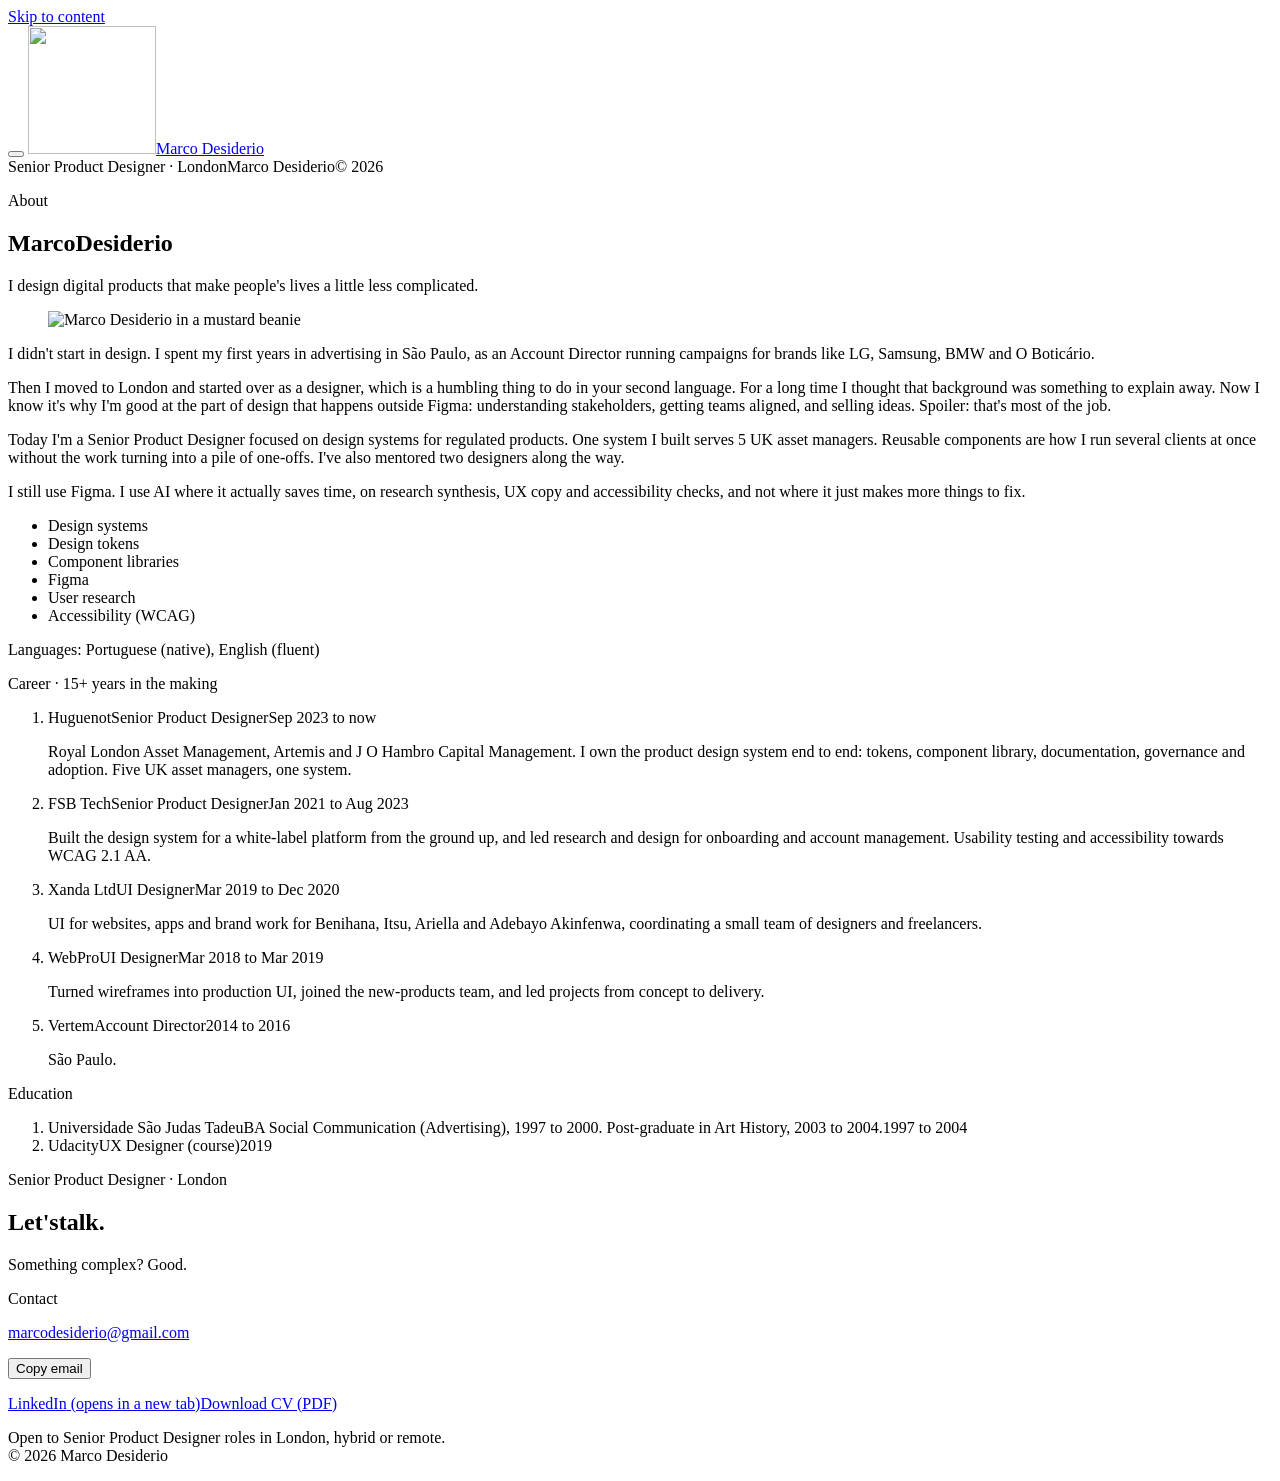
==== about/index.html @ 776e596c "White-face amber favicon, one highlight on 10+ clients" ====
<!doctype html>
<html lang="en-GB" class="no-js" data-theme="editorial"><head><meta charset="utf-8"><meta name="viewport" content="width=device-width,initial-scale=1">
<title>About · Marco Desiderio</title><meta name="description" content="About Marco Desiderio, Senior Product Designer in London: from Account Director in São Paulo to design systems for UK asset managers."><meta name="robots" content="noindex, nofollow">
<link rel="canonical" href="https://marcodesiderio79.github.io/portfolio/about/"><meta name="theme-color" content="#2E2B28">
<meta property="og:type" content="website"><meta property="og:site_name" content="Marco Desiderio"><meta property="og:title" content="About · Marco Desiderio"><meta property="og:description" content="About Marco Desiderio, Senior Product Designer in London: from Account Director in São Paulo to design systems for UK asset managers."><meta property="og:url" content="https://marcodesiderio79.github.io/portfolio/about/"><meta property="og:image" content="https://marcodesiderio79.github.io/portfolio/images/og_1200x630.png"><meta property="og:image:width" content="1200"><meta property="og:image:height" content="630"><meta property="og:image:alt" content="Marco Desiderio. Senior Product Designer, London."><meta name="twitter:card" content="summary_large_image">
<link rel="preload" href="/portfolio/fonts/InstrumentSerif-400.woff2" as="font" type="font/woff2" crossorigin><link rel="preload" href="/portfolio/fonts/Inter-Var.woff2" as="font" type="font/woff2" crossorigin>
<script>(function(h){h.classList.replace('no-js','js');try{var t=new URLSearchParams(location.search).get('theme');if(t==='signal'||t==='editorial')h.dataset.theme=t}catch(e){}if(!matchMedia('(prefers-reduced-motion: reduce)').matches){h.classList.add('anim');}setTimeout(function(){if(!window.__md)h.classList.remove('anim','loader-on')},3500)})(document.documentElement)</script>
<link rel="stylesheet" href="/portfolio/css/site.css?v14">
<link rel="icon" href="/portfolio/favicon.ico?v14" sizes="any"><link rel="icon" href="/portfolio/favicon-32.png?v14" type="image/png" sizes="32x32"><link rel="icon" href="/portfolio/favicon-16.png?v14" type="image/png" sizes="16x16"><link rel="icon" href="/portfolio/favicon-512.png?v14" type="image/png" sizes="512x512"><link rel="apple-touch-icon" sizes="180x180" href="/portfolio/apple-touch-icon-180.png?v14">
<script src="/portfolio/vendor/gsap.min.js?v14" defer></script><script src="/portfolio/vendor/ScrollTrigger.min.js?v14" defer></script><script src="/portfolio/vendor/lenis.min.js?v14" defer></script><script src="/portfolio/main.js?v14" defer></script></head>
<body class="page" data-tone="light">
<a class="skip" href="#main">Skip to content</a>
<header class="rail" aria-label="Site">
<span class="rail__bar" aria-hidden="true"></span>
<button class="burger" id="menuBtn" type="button" aria-expanded="false" aria-controls="menu" aria-label="Open menu"><i></i><i></i><i></i></button>
<a class="rail__home" href="/portfolio/" aria-label="Marco Desiderio, home"><img src="/portfolio/images/logo/marco-face-white-128.png" width="128" height="128" alt="" class="rail__logo"><span class="rail__mono">Marco Desiderio</span></a>
<div class="rail__mid" aria-hidden="true"><span class="vt">Senior Product Designer · London</span><span class="vt vt--name">Marco Desiderio</span><span class="vt">© 2026</span></div>
</header>
<dialog class="menu" id="menu" aria-label="Site navigation">
<div class="menu__panel">
<button class="menu__close" id="menuClose" type="button"><span class="ln"><span>Close</span></span></button>
<nav class="menu__nav" aria-label="Primary"><a href="/portfolio/"><span class="menu__n"><span class="ln"><span>01.</span></span></span><span class="menu__t"><span class="ln"><span>Home</span></span></span></a><a href="/portfolio/#work"><span class="menu__n"><span class="ln"><span>02.</span></span></span><span class="menu__t"><span class="ln"><span>Work</span></span></span></a><a href="/portfolio/about/" aria-current="page"><span class="menu__n"><span class="ln"><span>03.</span></span></span><span class="menu__t"><span class="ln"><span>About</span></span></span></a><a href="#contact"><span class="menu__n"><span class="ln"><span>04.</span></span></span><span class="menu__t"><span class="ln"><span>Contact</span></span></span></a></nav>
<div class="menu__foot"><span class="menu__cases"><a class="ul" href="/portfolio/work/royal-london/">Royal London</a><a class="ul" href="/portfolio/work/johcm/">J O Hambro</a><a class="ul" href="/portfolio/work/artemis/">Artemis</a><a class="ul" href="/portfolio/work/fsb-tech/">FSB Tech</a></span><span class="menu__social"><a class="ul" href="https://www.linkedin.com/in/marco-antonio-desiderio/" target="_blank" rel="noopener">LinkedIn</a><a class="ul" href="/portfolio/cv/Marco_Desiderio_CV.pdf" download>CV (PDF)</a><a class="ul" href="mailto:marcodesiderio@gmail.com">Email</a></span></div>
</div></dialog>
<main id="main" tabindex="-1"><section class="panel--paper about" data-tone="light" aria-labelledby="ab-h">
<div class="about__hero"><p class="chapter">About</p><h1 class="display-xl" id="ab-h" data-split><span class="ln"><span>Marco</span></span><span class="ln"><span>Desiderio</span></span></h1>
<p class="lead about__line" data-rise>I design digital products that make people's lives a little less complicated.</p></div>
<figure class="about__portrait wipe"><picture><source srcset="/portfolio/images/portrait_beanie_cutout_wide_1120x1400.avif" type="image/avif"><img src="/portfolio/images/portrait_beanie_cutout_wide_1120x1400.webp" width="1120" height="1400" alt="Marco Desiderio in a mustard beanie"  decoding="async"></picture></figure>
<div class="about__text prose" data-rise>
<p>I didn't start in design. I spent my first years in advertising in São Paulo, as an Account Director running campaigns for brands like LG, Samsung, BMW and O Boticário.</p>
<p>Then I moved to London and started over as a designer, which is a humbling thing to do in your second language. For a long time I thought that background was something to explain away. Now I know it's why I'm good at the part of design that happens outside Figma: understanding stakeholders, getting teams aligned, and selling ideas. Spoiler: that's most of the job.</p>
<p>Today I'm a Senior Product Designer focused on design systems for regulated products. One system I built serves 5 UK asset managers. Reusable components are how I run several clients at once without the work turning into a pile of one-offs. I've also mentored two designers along the way.</p>
<p>I still use Figma. I use AI where it actually saves time, on research synthesis, UX copy and accessibility checks, and not where it just makes more things to fix.</p>
<ul class="chips" role="list" aria-label="Skills"><li>Design systems</li><li>Design tokens</li><li>Component libraries</li><li>Figma</li><li>User research</li><li>Accessibility (WCAG)</li></ul>
<p class="micro">Languages: Portuguese (native), English (fluent)</p></div>
<div class="about__career"><p class="micro">Career · 15+ years in the making</p><ol class="rows" role="list"><li data-rise><span class="rows__co">Huguenot</span><span class="rows__role">Senior Product Designer</span><span class="rows__yrs micro">Sep 2023 to now</span><p class="rows__det">Royal London Asset Management, Artemis and J O Hambro Capital Management. I own the product design system end to end: tokens, component library, documentation, governance and adoption. Five UK asset managers, one system.</p></li><li data-rise><span class="rows__co">FSB Tech</span><span class="rows__role">Senior Product Designer</span><span class="rows__yrs micro">Jan 2021 to Aug 2023</span><p class="rows__det">Built the design system for a white-label platform from the ground up, and led research and design for onboarding and account management. Usability testing and accessibility towards WCAG 2.1 AA.</p></li><li data-rise><span class="rows__co">Xanda Ltd</span><span class="rows__role">UI Designer</span><span class="rows__yrs micro">Mar 2019 to Dec 2020</span><p class="rows__det">UI for websites, apps and brand work for Benihana, Itsu, Ariella and Adebayo Akinfenwa, coordinating a small team of designers and freelancers.</p></li><li data-rise><span class="rows__co">WebPro</span><span class="rows__role">UI Designer</span><span class="rows__yrs micro">Mar 2018 to Mar 2019</span><p class="rows__det">Turned wireframes into production UI, joined the new-products team, and led projects from concept to delivery.</p></li><li data-rise><span class="rows__co">Vertem</span><span class="rows__role">Account Director</span><span class="rows__yrs micro">2014 to 2016</span><p class="rows__det">São Paulo.</p></li></ol><p class="micro about__edu">Education</p><ol class="rows" role="list"><li data-rise><span class="rows__co">Universidade São Judas Tadeu</span><span class="rows__role">BA Social Communication (Advertising), 1997 to 2000. Post-graduate in Art History, 2003 to 2004.</span><span class="rows__yrs micro">1997 to 2004</span></li><li data-rise><span class="rows__co">Udacity</span><span class="rows__role">UX Designer (course)</span><span class="rows__yrs micro">2019</span></li></ol></div>
</section><section class="panel panel--deep foot" id="contact" data-tone="light" aria-labelledby="foot-h">
<p class="micro foot__top">Senior Product Designer · London</p>
<h2 class="display-xxl foot__h" id="foot-h" data-split><span class="ln"><span>Let's</span></span><span class="ln"><span>talk.</span></span></h2>
<p class="foot__line lead" data-rise><span class="ln"><span>Something complex? Good.</span></span></p>
<div class="foot__contact" data-rise><p class="micro"><span class="ln"><span>Contact</span></span></p><p class="foot__email"><span class="ln"><span><a class="ul ul--on" href="mailto:marcodesiderio@gmail.com">marcodesiderio@gmail.com</a></span></span></p>
<p class="foot__actions"><button class="btn" id="copy" type="button" data-email="marcodesiderio@gmail.com">Copy email</button><span id="copyLbl" class="micro" aria-live="polite"></span></p></div>
<nav class="foot__social" aria-label="Elsewhere"><a class="ul" href="https://www.linkedin.com/in/marco-antonio-desiderio/" target="_blank" rel="noopener">LinkedIn<span class="vh"> (opens in a new tab)</span></a><a class="ul" href="/portfolio/cv/Marco_Desiderio_CV.pdf" download>Download CV (PDF)</a></nav>
<p class="micro foot__meta">Open to Senior Product Designer roles in London, hybrid or remote.<br>© 2026 Marco Desiderio</p>
</section></main></body></html>
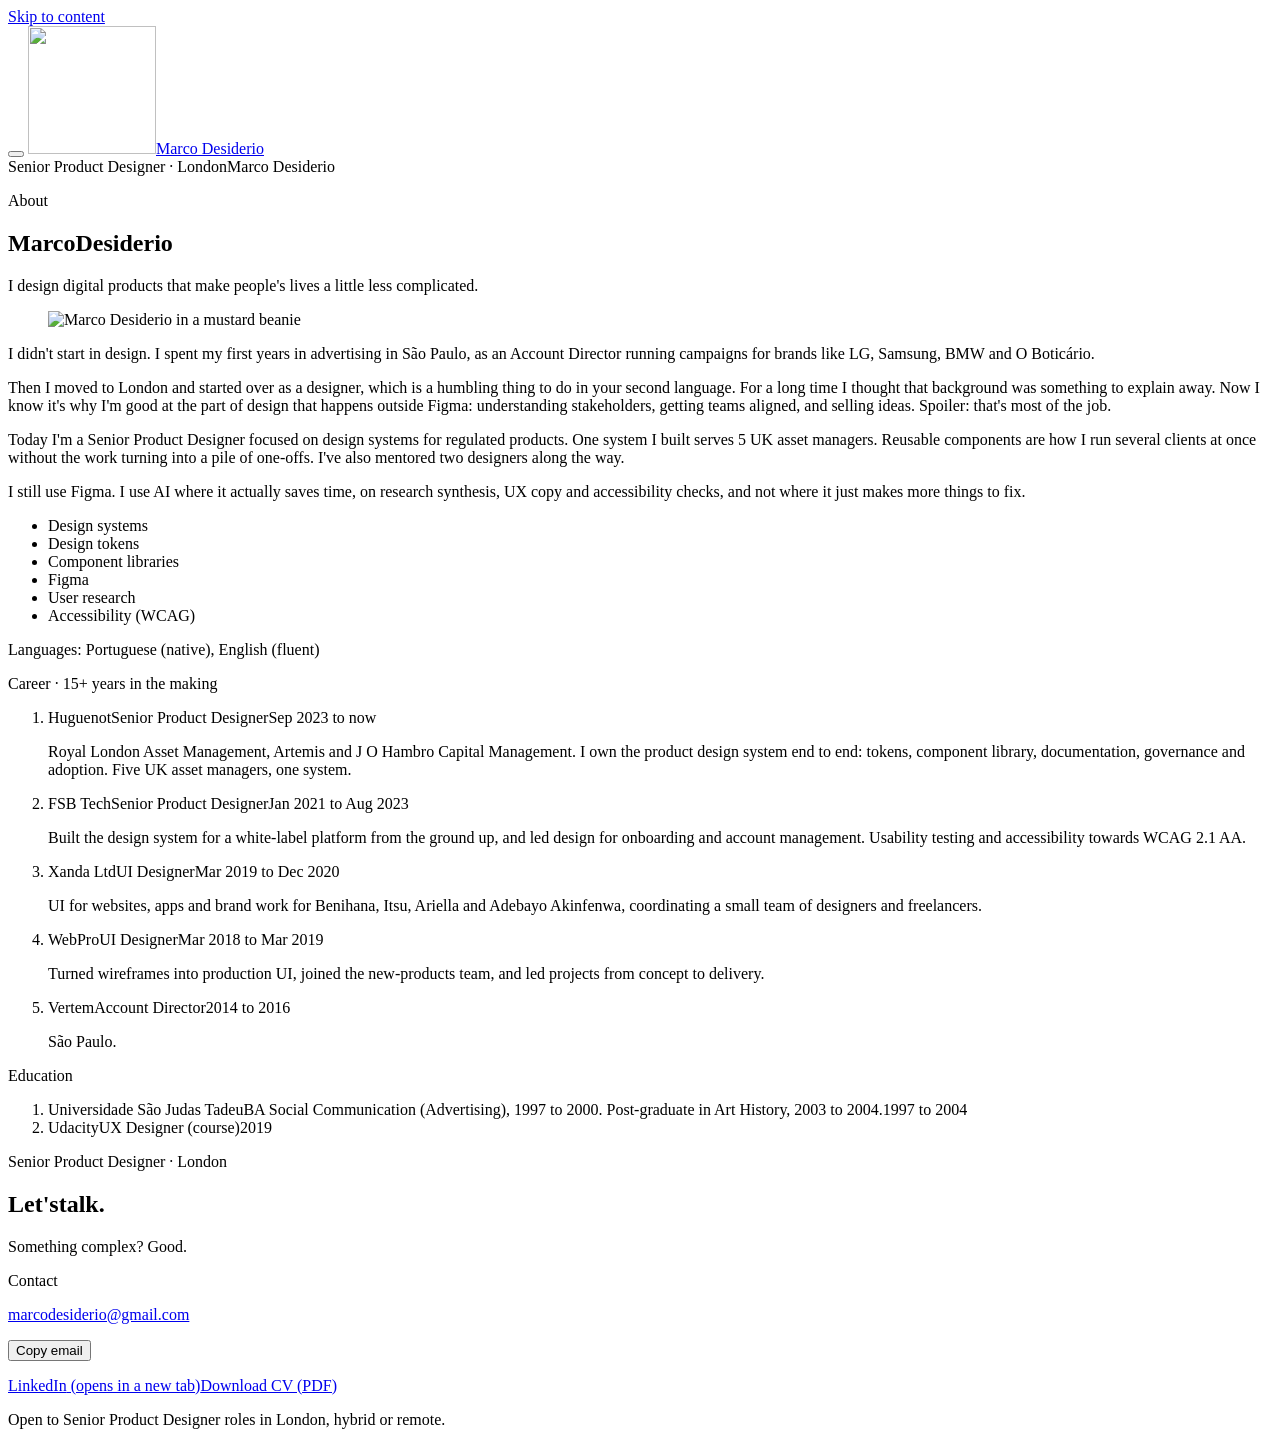
==== commit 04a7b85f: "QA round 3: titles, highlights, projects, experience, case fixes, FSB images" ====
--- a/about/index.html
+++ b/about/index.html
@@ -5,16 +5,16 @@
 <meta property="og:type" content="website"><meta property="og:site_name" content="Marco Desiderio"><meta property="og:title" content="About · Marco Desiderio"><meta property="og:description" content="About Marco Desiderio, Senior Product Designer in London: from Account Director in São Paulo to design systems for UK asset managers."><meta property="og:url" content="https://marcodesiderio79.github.io/portfolio/about/"><meta property="og:image" content="https://marcodesiderio79.github.io/portfolio/images/og_1200x630.png"><meta property="og:image:width" content="1200"><meta property="og:image:height" content="630"><meta property="og:image:alt" content="Marco Desiderio. Senior Product Designer, London."><meta name="twitter:card" content="summary_large_image">
 <link rel="preload" href="/portfolio/fonts/InstrumentSerif-400.woff2" as="font" type="font/woff2" crossorigin><link rel="preload" href="/portfolio/fonts/Inter-Var.woff2" as="font" type="font/woff2" crossorigin>
 <script>(function(h){h.classList.replace('no-js','js');try{var t=new URLSearchParams(location.search).get('theme');if(t==='signal'||t==='editorial')h.dataset.theme=t}catch(e){}if(!matchMedia('(prefers-reduced-motion: reduce)').matches){h.classList.add('anim');}setTimeout(function(){if(!window.__md)h.classList.remove('anim','loader-on')},3500)})(document.documentElement)</script>
-<link rel="stylesheet" href="/portfolio/css/site.css?v14">
-<link rel="icon" href="/portfolio/favicon.ico?v14" sizes="any"><link rel="icon" href="/portfolio/favicon-32.png?v14" type="image/png" sizes="32x32"><link rel="icon" href="/portfolio/favicon-16.png?v14" type="image/png" sizes="16x16"><link rel="icon" href="/portfolio/favicon-512.png?v14" type="image/png" sizes="512x512"><link rel="apple-touch-icon" sizes="180x180" href="/portfolio/apple-touch-icon-180.png?v14">
-<script src="/portfolio/vendor/gsap.min.js?v14" defer></script><script src="/portfolio/vendor/ScrollTrigger.min.js?v14" defer></script><script src="/portfolio/vendor/lenis.min.js?v14" defer></script><script src="/portfolio/main.js?v14" defer></script></head>
+<link rel="stylesheet" href="/portfolio/css/site.css?v17">
+<link rel="icon" href="/portfolio/favicon.ico?v17" sizes="any"><link rel="icon" href="/portfolio/favicon-32.png?v17" type="image/png" sizes="32x32"><link rel="icon" href="/portfolio/favicon-16.png?v17" type="image/png" sizes="16x16"><link rel="icon" href="/portfolio/favicon-512.png?v17" type="image/png" sizes="512x512"><link rel="apple-touch-icon" sizes="180x180" href="/portfolio/apple-touch-icon-180.png?v17">
+<script src="/portfolio/vendor/gsap.min.js?v17" defer></script><script src="/portfolio/vendor/ScrollTrigger.min.js?v17" defer></script><script src="/portfolio/vendor/lenis.min.js?v17" defer></script><script src="/portfolio/main.js?v17" defer></script></head>
 <body class="page" data-tone="light">
 <a class="skip" href="#main">Skip to content</a>
 <header class="rail" aria-label="Site">
 <span class="rail__bar" aria-hidden="true"></span>
 <button class="burger" id="menuBtn" type="button" aria-expanded="false" aria-controls="menu" aria-label="Open menu"><i></i><i></i><i></i></button>
 <a class="rail__home" href="/portfolio/" aria-label="Marco Desiderio, home"><img src="/portfolio/images/logo/marco-face-white-128.png" width="128" height="128" alt="" class="rail__logo"><span class="rail__mono">Marco Desiderio</span></a>
-<div class="rail__mid" aria-hidden="true"><span class="vt">Senior Product Designer · London</span><span class="vt vt--name">Marco Desiderio</span><span class="vt">© 2026</span></div>
+<div class="rail__mid" aria-hidden="true"><span class="vt">Senior Product Designer · London</span><span class="vt vt--name">Marco Desiderio</span></div>
 </header>
 <dialog class="menu" id="menu" aria-label="Site navigation">
 <div class="menu__panel">
@@ -33,7 +33,7 @@
 <p>I still use Figma. I use AI where it actually saves time, on research synthesis, UX copy and accessibility checks, and not where it just makes more things to fix.</p>
 <ul class="chips" role="list" aria-label="Skills"><li>Design systems</li><li>Design tokens</li><li>Component libraries</li><li>Figma</li><li>User research</li><li>Accessibility (WCAG)</li></ul>
 <p class="micro">Languages: Portuguese (native), English (fluent)</p></div>
-<div class="about__career"><p class="micro">Career · 15+ years in the making</p><ol class="rows" role="list"><li data-rise><span class="rows__co">Huguenot</span><span class="rows__role">Senior Product Designer</span><span class="rows__yrs micro">Sep 2023 to now</span><p class="rows__det">Royal London Asset Management, Artemis and J O Hambro Capital Management. I own the product design system end to end: tokens, component library, documentation, governance and adoption. Five UK asset managers, one system.</p></li><li data-rise><span class="rows__co">FSB Tech</span><span class="rows__role">Senior Product Designer</span><span class="rows__yrs micro">Jan 2021 to Aug 2023</span><p class="rows__det">Built the design system for a white-label platform from the ground up, and led research and design for onboarding and account management. Usability testing and accessibility towards WCAG 2.1 AA.</p></li><li data-rise><span class="rows__co">Xanda Ltd</span><span class="rows__role">UI Designer</span><span class="rows__yrs micro">Mar 2019 to Dec 2020</span><p class="rows__det">UI for websites, apps and brand work for Benihana, Itsu, Ariella and Adebayo Akinfenwa, coordinating a small team of designers and freelancers.</p></li><li data-rise><span class="rows__co">WebPro</span><span class="rows__role">UI Designer</span><span class="rows__yrs micro">Mar 2018 to Mar 2019</span><p class="rows__det">Turned wireframes into production UI, joined the new-products team, and led projects from concept to delivery.</p></li><li data-rise><span class="rows__co">Vertem</span><span class="rows__role">Account Director</span><span class="rows__yrs micro">2014 to 2016</span><p class="rows__det">São Paulo.</p></li></ol><p class="micro about__edu">Education</p><ol class="rows" role="list"><li data-rise><span class="rows__co">Universidade São Judas Tadeu</span><span class="rows__role">BA Social Communication (Advertising), 1997 to 2000. Post-graduate in Art History, 2003 to 2004.</span><span class="rows__yrs micro">1997 to 2004</span></li><li data-rise><span class="rows__co">Udacity</span><span class="rows__role">UX Designer (course)</span><span class="rows__yrs micro">2019</span></li></ol></div>
+<div class="about__career"><p class="micro">Career · 15+ years in the making</p><ol class="rows" role="list"><li data-rise><span class="rows__co">Huguenot</span><span class="rows__role">Senior Product Designer</span><span class="rows__yrs micro">Sep 2023 to now</span><p class="rows__det">Royal London Asset Management, Artemis and J O Hambro Capital Management. I own the product design system end to end: tokens, component library, documentation, governance and adoption. Five UK asset managers, one system.</p></li><li data-rise><span class="rows__co">FSB Tech</span><span class="rows__role">Senior Product Designer</span><span class="rows__yrs micro">Jan 2021 to Aug 2023</span><p class="rows__det">Built the design system for a white-label platform from the ground up, and led design for onboarding and account management. Usability testing and accessibility towards WCAG 2.1 AA.</p></li><li data-rise><span class="rows__co">Xanda Ltd</span><span class="rows__role">UI Designer</span><span class="rows__yrs micro">Mar 2019 to Dec 2020</span><p class="rows__det">UI for websites, apps and brand work for Benihana, Itsu, Ariella and Adebayo Akinfenwa, coordinating a small team of designers and freelancers.</p></li><li data-rise><span class="rows__co">WebPro</span><span class="rows__role">UI Designer</span><span class="rows__yrs micro">Mar 2018 to Mar 2019</span><p class="rows__det">Turned wireframes into production UI, joined the new-products team, and led projects from concept to delivery.</p></li><li data-rise><span class="rows__co">Vertem</span><span class="rows__role">Account Director</span><span class="rows__yrs micro">2014 to 2016</span><p class="rows__det">São Paulo.</p></li></ol><p class="micro about__edu">Education</p><ol class="rows" role="list"><li data-rise><span class="rows__co">Universidade São Judas Tadeu</span><span class="rows__role">BA Social Communication (Advertising), 1997 to 2000. Post-graduate in Art History, 2003 to 2004.</span><span class="rows__yrs micro">1997 to 2004</span></li><li data-rise><span class="rows__co">Udacity</span><span class="rows__role">UX Designer (course)</span><span class="rows__yrs micro">2019</span></li></ol></div>
 </section><section class="panel panel--deep foot" id="contact" data-tone="light" aria-labelledby="foot-h">
 <p class="micro foot__top">Senior Product Designer · London</p>
 <h2 class="display-xxl foot__h" id="foot-h" data-split><span class="ln"><span>Let's</span></span><span class="ln"><span>talk.</span></span></h2>
@@ -41,5 +41,5 @@
 <div class="foot__contact" data-rise><p class="micro"><span class="ln"><span>Contact</span></span></p><p class="foot__email"><span class="ln"><span><a class="ul ul--on" href="mailto:marcodesiderio@gmail.com">marcodesiderio@gmail.com</a></span></span></p>
 <p class="foot__actions"><button class="btn" id="copy" type="button" data-email="marcodesiderio@gmail.com">Copy email</button><span id="copyLbl" class="micro" aria-live="polite"></span></p></div>
 <nav class="foot__social" aria-label="Elsewhere"><a class="ul" href="https://www.linkedin.com/in/marco-antonio-desiderio/" target="_blank" rel="noopener">LinkedIn<span class="vh"> (opens in a new tab)</span></a><a class="ul" href="/portfolio/cv/Marco_Desiderio_CV.pdf" download>Download CV (PDF)</a></nav>
-<p class="micro foot__meta">Open to Senior Product Designer roles in London, hybrid or remote.<br>© 2026 Marco Desiderio</p>
+<p class="micro foot__meta">Open to Senior Product Designer roles in London, hybrid or remote.</p>
 </section></main></body></html>
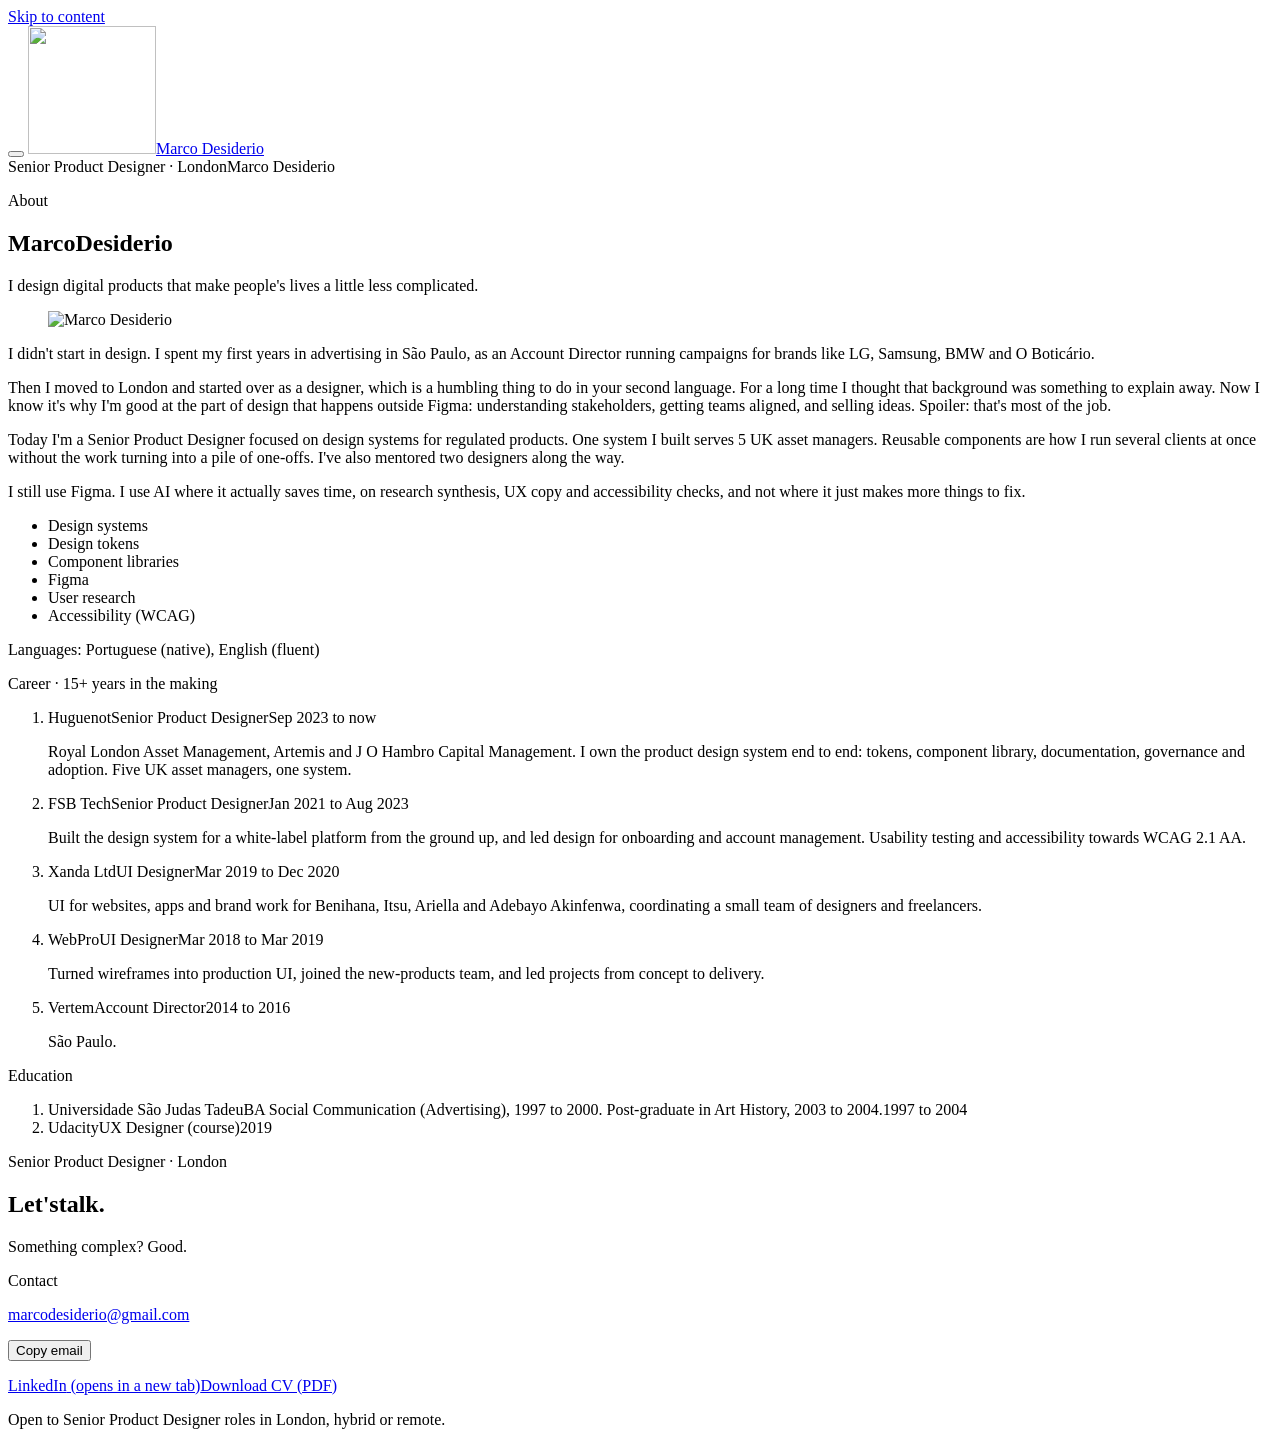
==== commit 67e55879: "Replace portrait with placeholder" ====
--- a/about/index.html
+++ b/about/index.html
@@ -5,9 +5,9 @@
 <meta property="og:type" content="website"><meta property="og:site_name" content="Marco Desiderio"><meta property="og:title" content="About · Marco Desiderio"><meta property="og:description" content="About Marco Desiderio, Senior Product Designer in London: from Account Director in São Paulo to design systems for UK asset managers."><meta property="og:url" content="https://marcodesiderio79.github.io/portfolio/about/"><meta property="og:image" content="https://marcodesiderio79.github.io/portfolio/images/og_1200x630.png"><meta property="og:image:width" content="1200"><meta property="og:image:height" content="630"><meta property="og:image:alt" content="Marco Desiderio. Senior Product Designer, London."><meta name="twitter:card" content="summary_large_image">
 <link rel="preload" href="/portfolio/fonts/InstrumentSerif-400.woff2" as="font" type="font/woff2" crossorigin><link rel="preload" href="/portfolio/fonts/Inter-Var.woff2" as="font" type="font/woff2" crossorigin>
 <script>(function(h){h.classList.replace('no-js','js');try{var t=new URLSearchParams(location.search).get('theme');if(t==='signal'||t==='editorial')h.dataset.theme=t}catch(e){}if(!matchMedia('(prefers-reduced-motion: reduce)').matches){h.classList.add('anim');}setTimeout(function(){if(!window.__md)h.classList.remove('anim','loader-on')},3500)})(document.documentElement)</script>
-<link rel="stylesheet" href="/portfolio/css/site.css?v17">
-<link rel="icon" href="/portfolio/favicon.ico?v17" sizes="any"><link rel="icon" href="/portfolio/favicon-32.png?v17" type="image/png" sizes="32x32"><link rel="icon" href="/portfolio/favicon-16.png?v17" type="image/png" sizes="16x16"><link rel="icon" href="/portfolio/favicon-512.png?v17" type="image/png" sizes="512x512"><link rel="apple-touch-icon" sizes="180x180" href="/portfolio/apple-touch-icon-180.png?v17">
-<script src="/portfolio/vendor/gsap.min.js?v17" defer></script><script src="/portfolio/vendor/ScrollTrigger.min.js?v17" defer></script><script src="/portfolio/vendor/lenis.min.js?v17" defer></script><script src="/portfolio/main.js?v17" defer></script></head>
+<link rel="stylesheet" href="/portfolio/css/site.css?v18">
+<link rel="icon" href="/portfolio/favicon.ico?v18" sizes="any"><link rel="icon" href="/portfolio/favicon-32.png?v18" type="image/png" sizes="32x32"><link rel="icon" href="/portfolio/favicon-16.png?v18" type="image/png" sizes="16x16"><link rel="icon" href="/portfolio/favicon-512.png?v18" type="image/png" sizes="512x512"><link rel="apple-touch-icon" sizes="180x180" href="/portfolio/apple-touch-icon-180.png?v18">
+<script src="/portfolio/vendor/gsap.min.js?v18" defer></script><script src="/portfolio/vendor/ScrollTrigger.min.js?v18" defer></script><script src="/portfolio/vendor/lenis.min.js?v18" defer></script><script src="/portfolio/main.js?v18" defer></script></head>
 <body class="page" data-tone="light">
 <a class="skip" href="#main">Skip to content</a>
 <header class="rail" aria-label="Site">
@@ -25,7 +25,7 @@
 <main id="main" tabindex="-1"><section class="panel--paper about" data-tone="light" aria-labelledby="ab-h">
 <div class="about__hero"><p class="chapter">About</p><h1 class="display-xl" id="ab-h" data-split><span class="ln"><span>Marco</span></span><span class="ln"><span>Desiderio</span></span></h1>
 <p class="lead about__line" data-rise>I design digital products that make people's lives a little less complicated.</p></div>
-<figure class="about__portrait wipe"><picture><source srcset="/portfolio/images/portrait_beanie_cutout_wide_1120x1400.avif" type="image/avif"><img src="/portfolio/images/portrait_beanie_cutout_wide_1120x1400.webp" width="1120" height="1400" alt="Marco Desiderio in a mustard beanie"  decoding="async"></picture></figure>
+<figure class="about__portrait wipe"><picture><img src="/portfolio/images/portrait_placeholder_492x615.webp" width="492" height="615" alt="Marco Desiderio"  decoding="async"></picture></figure>
 <div class="about__text prose" data-rise>
 <p>I didn't start in design. I spent my first years in advertising in São Paulo, as an Account Director running campaigns for brands like LG, Samsung, BMW and O Boticário.</p>
 <p>Then I moved to London and started over as a designer, which is a humbling thing to do in your second language. For a long time I thought that background was something to explain away. Now I know it's why I'm good at the part of design that happens outside Figma: understanding stakeholders, getting teams aligned, and selling ideas. Spoiler: that's most of the job.</p>
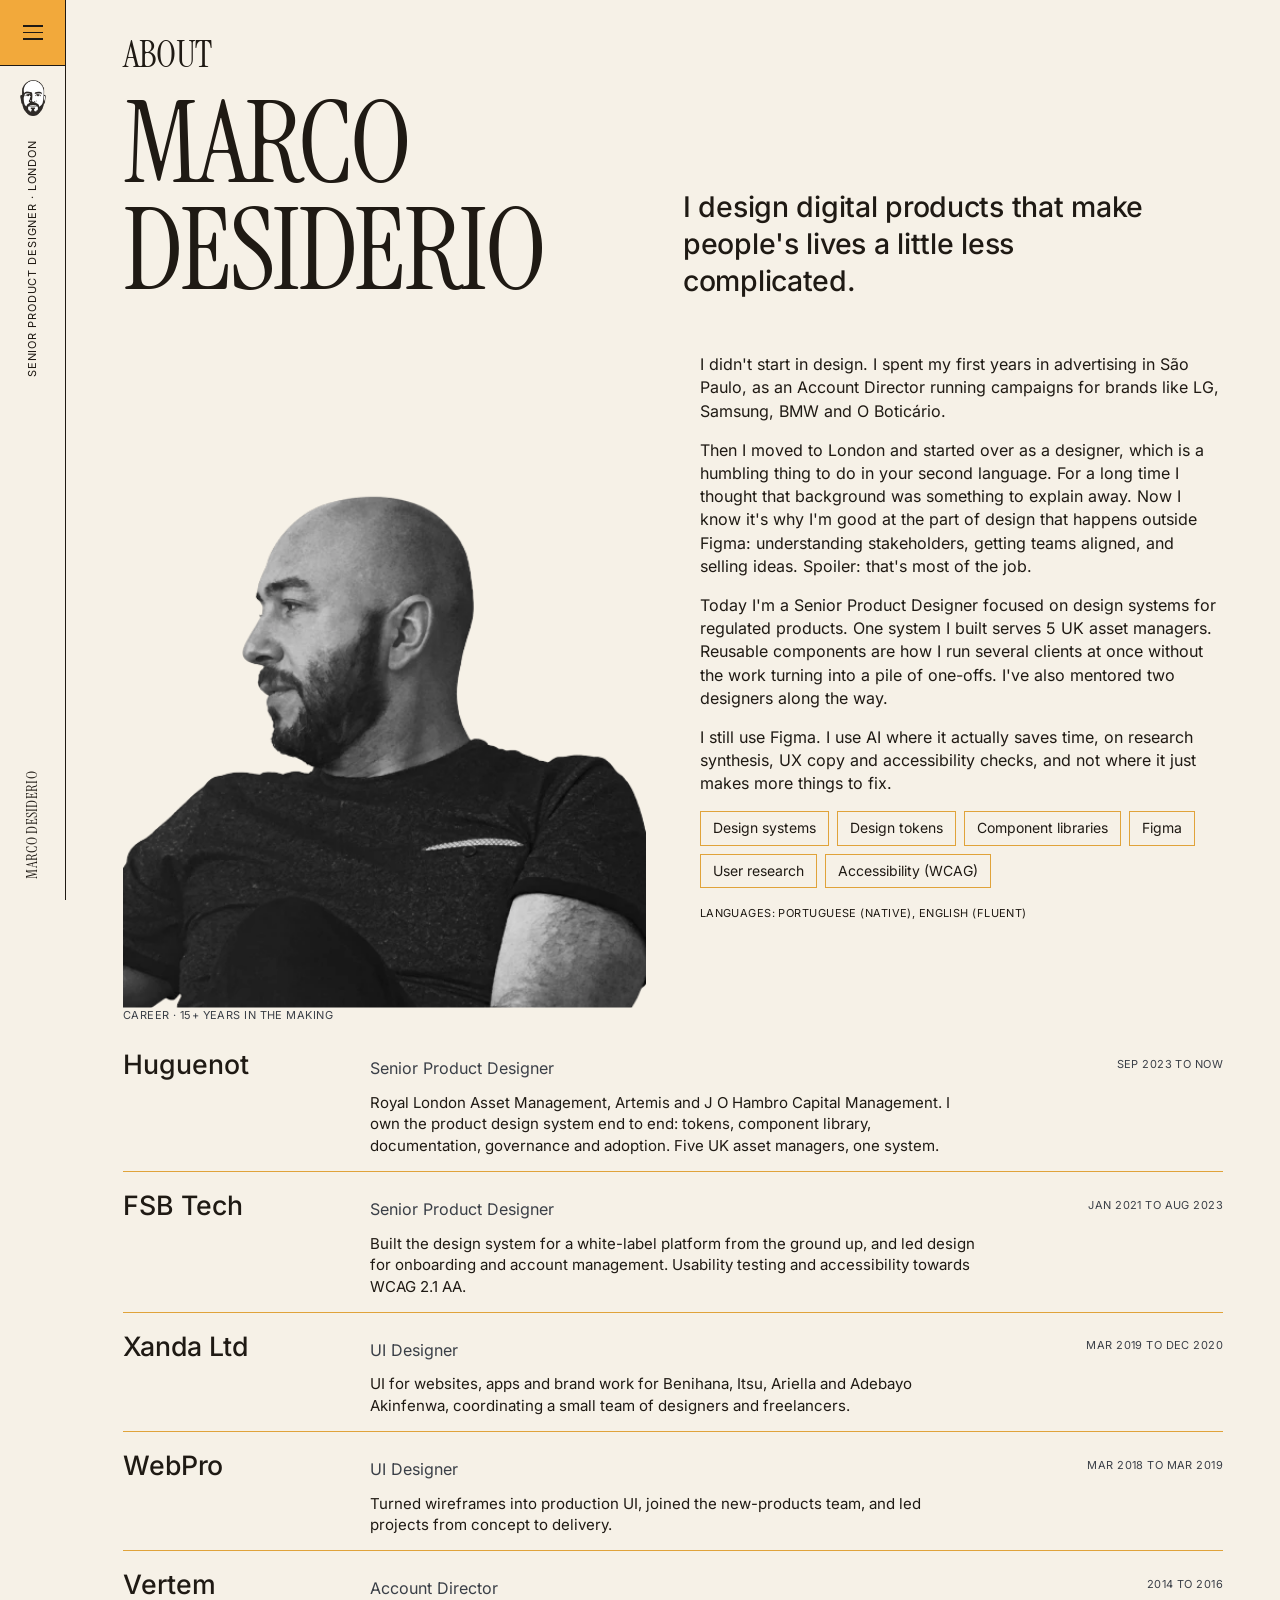
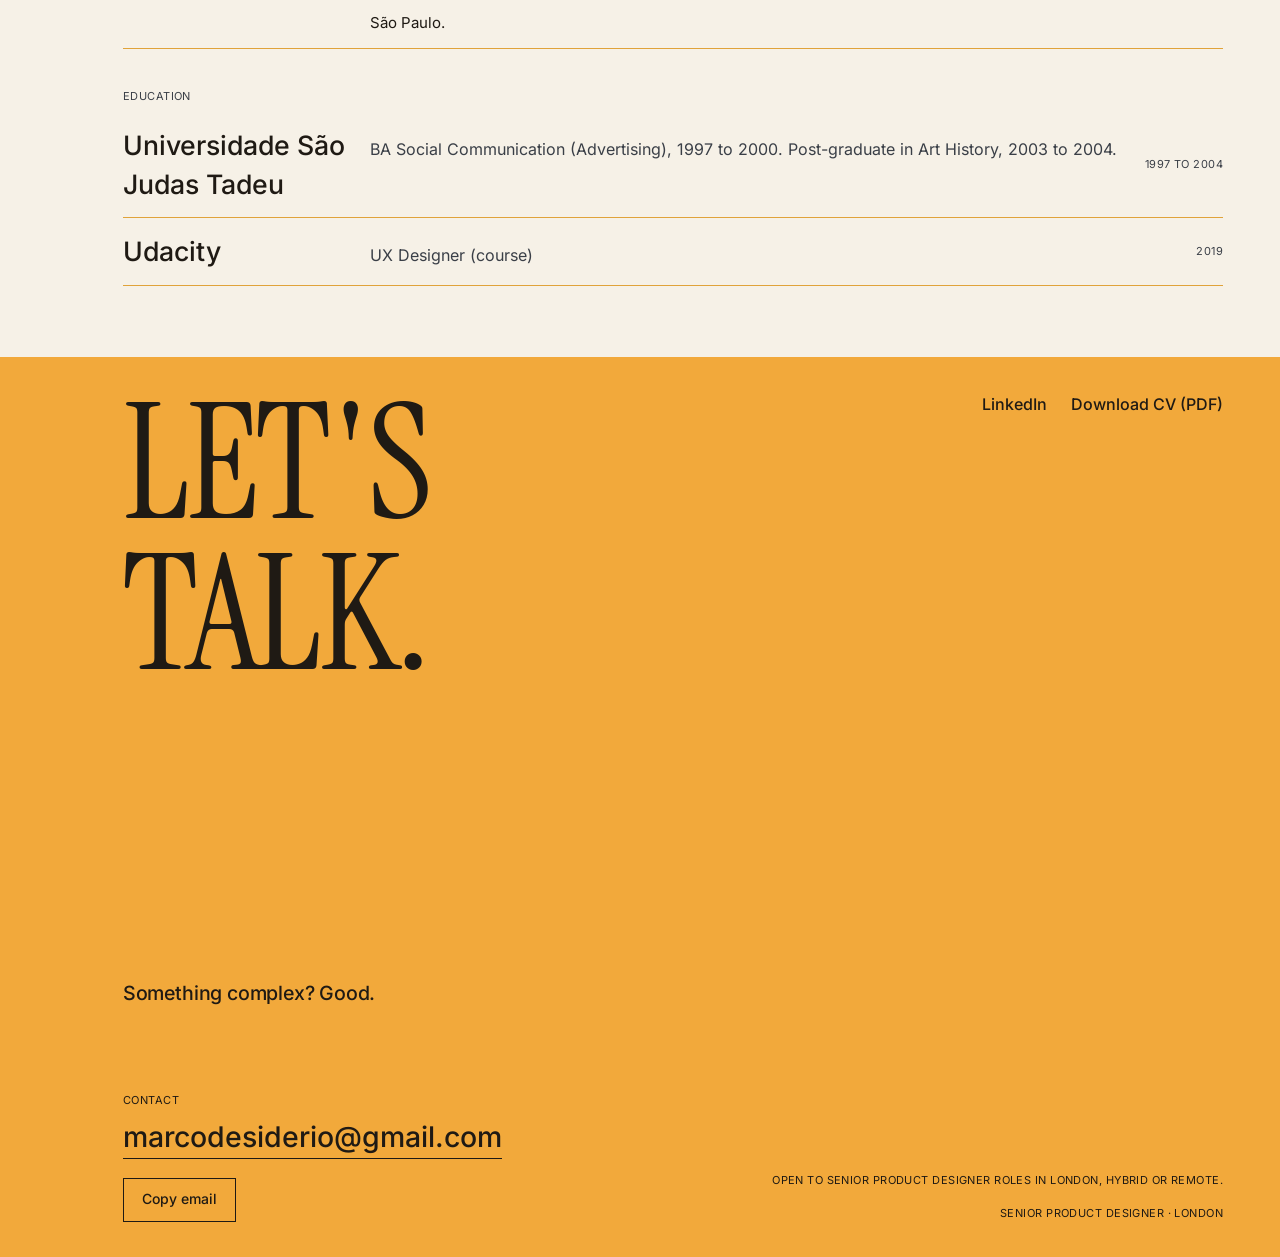
==== commit cce13743: "Launch on marcodesiderio.com" ====
--- a/about/index.html
+++ b/about/index.html
@@ -1,31 +1,31 @@
 <!doctype html>
 <html lang="en-GB" class="no-js" data-theme="editorial"><head><meta charset="utf-8"><meta name="viewport" content="width=device-width,initial-scale=1">
-<title>About · Marco Desiderio</title><meta name="description" content="About Marco Desiderio, Senior Product Designer in London: from Account Director in São Paulo to design systems for UK asset managers."><meta name="robots" content="noindex, nofollow">
-<link rel="canonical" href="https://marcodesiderio79.github.io/portfolio/about/"><meta name="theme-color" content="#2E2B28">
-<meta property="og:type" content="website"><meta property="og:site_name" content="Marco Desiderio"><meta property="og:title" content="About · Marco Desiderio"><meta property="og:description" content="About Marco Desiderio, Senior Product Designer in London: from Account Director in São Paulo to design systems for UK asset managers."><meta property="og:url" content="https://marcodesiderio79.github.io/portfolio/about/"><meta property="og:image" content="https://marcodesiderio79.github.io/portfolio/images/og_1200x630.png"><meta property="og:image:width" content="1200"><meta property="og:image:height" content="630"><meta property="og:image:alt" content="Marco Desiderio. Senior Product Designer, London."><meta name="twitter:card" content="summary_large_image">
-<link rel="preload" href="/portfolio/fonts/InstrumentSerif-400.woff2" as="font" type="font/woff2" crossorigin><link rel="preload" href="/portfolio/fonts/Inter-Var.woff2" as="font" type="font/woff2" crossorigin>
+<title>About · Marco Desiderio</title><meta name="description" content="About Marco Desiderio, Senior Product Designer in London: from Account Director in São Paulo to design systems for UK asset managers.">
+<link rel="canonical" href="https://marcodesiderio.com/about/"><meta name="theme-color" content="#2E2B28">
+<meta property="og:type" content="website"><meta property="og:site_name" content="Marco Desiderio"><meta property="og:title" content="About · Marco Desiderio"><meta property="og:description" content="About Marco Desiderio, Senior Product Designer in London: from Account Director in São Paulo to design systems for UK asset managers."><meta property="og:url" content="https://marcodesiderio.com/about/"><meta property="og:image" content="https://marcodesiderio.com/images/og_1200x630.png"><meta property="og:image:width" content="1200"><meta property="og:image:height" content="630"><meta property="og:image:alt" content="Marco Desiderio. Senior Product Designer, London."><meta name="twitter:card" content="summary_large_image"><meta name="twitter:image" content="https://marcodesiderio.com/images/og_1200x630.png">
+<link rel="preload" href="/fonts/InstrumentSerif-400.woff2" as="font" type="font/woff2" crossorigin><link rel="preload" href="/fonts/Inter-Var.woff2" as="font" type="font/woff2" crossorigin>
 <script>(function(h){h.classList.replace('no-js','js');try{var t=new URLSearchParams(location.search).get('theme');if(t==='signal'||t==='editorial')h.dataset.theme=t}catch(e){}if(!matchMedia('(prefers-reduced-motion: reduce)').matches){h.classList.add('anim');}setTimeout(function(){if(!window.__md)h.classList.remove('anim','loader-on')},3500)})(document.documentElement)</script>
-<link rel="stylesheet" href="/portfolio/css/site.css?v18">
-<link rel="icon" href="/portfolio/favicon.ico?v18" sizes="any"><link rel="icon" href="/portfolio/favicon-32.png?v18" type="image/png" sizes="32x32"><link rel="icon" href="/portfolio/favicon-16.png?v18" type="image/png" sizes="16x16"><link rel="icon" href="/portfolio/favicon-512.png?v18" type="image/png" sizes="512x512"><link rel="apple-touch-icon" sizes="180x180" href="/portfolio/apple-touch-icon-180.png?v18">
-<script src="/portfolio/vendor/gsap.min.js?v18" defer></script><script src="/portfolio/vendor/ScrollTrigger.min.js?v18" defer></script><script src="/portfolio/vendor/lenis.min.js?v18" defer></script><script src="/portfolio/main.js?v18" defer></script></head>
+<link rel="stylesheet" href="/css/site.css?v20">
+<link rel="icon" href="/favicon.ico?v20" sizes="any"><link rel="icon" href="/favicon-32.png?v20" type="image/png" sizes="32x32"><link rel="icon" href="/favicon-16.png?v20" type="image/png" sizes="16x16"><link rel="icon" href="/favicon-512.png?v20" type="image/png" sizes="512x512"><link rel="apple-touch-icon" sizes="180x180" href="/apple-touch-icon-180.png?v20">
+<script src="/vendor/gsap.min.js?v20" defer></script><script src="/vendor/ScrollTrigger.min.js?v20" defer></script><script src="/vendor/lenis.min.js?v20" defer></script><script src="/main.js?v20" defer></script></head>
 <body class="page" data-tone="light">
 <a class="skip" href="#main">Skip to content</a>
 <header class="rail" aria-label="Site">
 <span class="rail__bar" aria-hidden="true"></span>
 <button class="burger" id="menuBtn" type="button" aria-expanded="false" aria-controls="menu" aria-label="Open menu"><i></i><i></i><i></i></button>
-<a class="rail__home" href="/portfolio/" aria-label="Marco Desiderio, home"><img src="/portfolio/images/logo/marco-face-white-128.png" width="128" height="128" alt="" class="rail__logo"><span class="rail__mono">Marco Desiderio</span></a>
+<a class="rail__home" href="/" aria-label="Marco Desiderio, home"><img src="/images/logo/marco-face-white-128.png" width="128" height="128" alt="" class="rail__logo"><span class="rail__mono">Marco Desiderio</span></a>
 <div class="rail__mid" aria-hidden="true"><span class="vt">Senior Product Designer · London</span><span class="vt vt--name">Marco Desiderio</span></div>
 </header>
 <dialog class="menu" id="menu" aria-label="Site navigation">
 <div class="menu__panel">
 <button class="menu__close" id="menuClose" type="button"><span class="ln"><span>Close</span></span></button>
-<nav class="menu__nav" aria-label="Primary"><a href="/portfolio/"><span class="menu__n"><span class="ln"><span>01.</span></span></span><span class="menu__t"><span class="ln"><span>Home</span></span></span></a><a href="/portfolio/#work"><span class="menu__n"><span class="ln"><span>02.</span></span></span><span class="menu__t"><span class="ln"><span>Work</span></span></span></a><a href="/portfolio/about/" aria-current="page"><span class="menu__n"><span class="ln"><span>03.</span></span></span><span class="menu__t"><span class="ln"><span>About</span></span></span></a><a href="#contact"><span class="menu__n"><span class="ln"><span>04.</span></span></span><span class="menu__t"><span class="ln"><span>Contact</span></span></span></a></nav>
-<div class="menu__foot"><span class="menu__cases"><a class="ul" href="/portfolio/work/royal-london/">Royal London</a><a class="ul" href="/portfolio/work/johcm/">J O Hambro</a><a class="ul" href="/portfolio/work/artemis/">Artemis</a><a class="ul" href="/portfolio/work/fsb-tech/">FSB Tech</a></span><span class="menu__social"><a class="ul" href="https://www.linkedin.com/in/marco-antonio-desiderio/" target="_blank" rel="noopener">LinkedIn</a><a class="ul" href="/portfolio/cv/Marco_Desiderio_CV.pdf" download>CV (PDF)</a><a class="ul" href="mailto:marcodesiderio@gmail.com">Email</a></span></div>
+<nav class="menu__nav" aria-label="Primary"><a href="/"><span class="menu__n"><span class="ln"><span>01.</span></span></span><span class="menu__t"><span class="ln"><span>Home</span></span></span></a><a href="/#work"><span class="menu__n"><span class="ln"><span>02.</span></span></span><span class="menu__t"><span class="ln"><span>Work</span></span></span></a><a href="/about/" aria-current="page"><span class="menu__n"><span class="ln"><span>03.</span></span></span><span class="menu__t"><span class="ln"><span>About</span></span></span></a><a href="#contact"><span class="menu__n"><span class="ln"><span>04.</span></span></span><span class="menu__t"><span class="ln"><span>Contact</span></span></span></a></nav>
+<div class="menu__foot"><span class="menu__cases"><a class="ul" href="/work/royal-london/">Royal London</a><a class="ul" href="/work/johcm/">J O Hambro</a><a class="ul" href="/work/artemis/">Artemis</a><a class="ul" href="/work/fsb-tech/">FSB Tech</a></span><span class="menu__social"><a class="ul" href="https://www.linkedin.com/in/marco-antonio-desiderio/" target="_blank" rel="noopener">LinkedIn</a><a class="ul" href="/cv/Marco_Desiderio_CV.pdf" download>CV (PDF)</a><a class="ul" href="mailto:marcodesiderio@gmail.com">Email</a></span></div>
 </div></dialog>
 <main id="main" tabindex="-1"><section class="panel--paper about" data-tone="light" aria-labelledby="ab-h">
 <div class="about__hero"><p class="chapter">About</p><h1 class="display-xl" id="ab-h" data-split><span class="ln"><span>Marco</span></span><span class="ln"><span>Desiderio</span></span></h1>
 <p class="lead about__line" data-rise>I design digital products that make people's lives a little less complicated.</p></div>
-<figure class="about__portrait wipe"><picture><img src="/portfolio/images/portrait_placeholder_492x615.webp" width="492" height="615" alt="Marco Desiderio"  decoding="async"></picture></figure>
+<figure class="about__portrait wipe"><picture><img src="/images/portrait_placeholder_492x615.webp" width="492" height="615" alt="Marco Desiderio"  decoding="async"></picture></figure>
 <div class="about__text prose" data-rise>
 <p>I didn't start in design. I spent my first years in advertising in São Paulo, as an Account Director running campaigns for brands like LG, Samsung, BMW and O Boticário.</p>
 <p>Then I moved to London and started over as a designer, which is a humbling thing to do in your second language. For a long time I thought that background was something to explain away. Now I know it's why I'm good at the part of design that happens outside Figma: understanding stakeholders, getting teams aligned, and selling ideas. Spoiler: that's most of the job.</p>
@@ -40,6 +40,6 @@
 <p class="foot__line lead" data-rise><span class="ln"><span>Something complex? Good.</span></span></p>
 <div class="foot__contact" data-rise><p class="micro"><span class="ln"><span>Contact</span></span></p><p class="foot__email"><span class="ln"><span><a class="ul ul--on" href="mailto:marcodesiderio@gmail.com">marcodesiderio@gmail.com</a></span></span></p>
 <p class="foot__actions"><button class="btn" id="copy" type="button" data-email="marcodesiderio@gmail.com">Copy email</button><span id="copyLbl" class="micro" aria-live="polite"></span></p></div>
-<nav class="foot__social" aria-label="Elsewhere"><a class="ul" href="https://www.linkedin.com/in/marco-antonio-desiderio/" target="_blank" rel="noopener">LinkedIn<span class="vh"> (opens in a new tab)</span></a><a class="ul" href="/portfolio/cv/Marco_Desiderio_CV.pdf" download>Download CV (PDF)</a></nav>
+<nav class="foot__social" aria-label="Elsewhere"><a class="ul" href="https://www.linkedin.com/in/marco-antonio-desiderio/" target="_blank" rel="noopener">LinkedIn<span class="vh"> (opens in a new tab)</span></a><a class="ul" href="/cv/Marco_Desiderio_CV.pdf" download>Download CV (PDF)</a></nav>
 <p class="micro foot__meta">Open to Senior Product Designer roles in London, hybrid or remote.</p>
 </section></main></body></html>
--- a/css/site.css
+++ b/css/site.css
@@ -0,0 +1,528 @@
+/* Marco Desiderio portfolio v9. Theme tokens first: switch with <html data-theme="editorial|signal"> (or ?theme=signal to preview). */
+@font-face{font-family:"Instrument Serif";src:url("/fonts/InstrumentSerif-400.woff2") format("woff2");font-weight:400;font-style:normal;font-display:swap}
+@font-face{font-family:"Instrument Serif";src:url("/fonts/InstrumentSerif-400-italic.woff2") format("woff2");font-weight:400;font-style:italic;font-display:swap}
+@font-face{font-family:"Inter";src:url("/fonts/Inter-Var.woff2") format("woff2");font-weight:100 900;font-style:normal;font-display:swap}
+@font-face{font-family:"Archivo Expanded";src:url("/fonts/Archivo-ExtraBold-Expanded.woff2") format("woff2");font-weight:800;font-style:normal;font-display:swap}
+@font-face{font-family:"IBM Plex Sans";src:url("/fonts/IBMPlexSans-Var-400-600.woff2") format("woff2");font-weight:400 600;font-style:normal;font-display:swap}
+
+:root,[data-theme="editorial"]{
+  --f-display:"Instrument Serif","Times New Roman",Georgia,serif;
+  --f-body:"Inter",system-ui,-apple-system,"Segoe UI",Arial,sans-serif;
+  --display-weight:400;--display-track:-0.02em;--display-size:1;--display-lh:.88;
+  --body-medium:500;
+  --c-hero:#262220;--c-dark:#2E2B28;--c-deep:#1F1D1B;--c-raise:#3A3632;
+  --c-paper:#F7F5F1;--c-stone:#EDEAE6;--c-cream:#F3EEE8;--c-ink:#2E2B28;
+  --c-line-d:#5A524D;--c-line-l:#B8B3AC;--c-muted-l:#6B645E;--c-muted-d:#B5ACA3;
+  --c-ph-l:#E1DCD5;--c-ph-d:#3A3632;
+  --c-accent:var(--c-cream);--c-on-accent:var(--c-deep);
+}
+[data-theme="signal"]{
+  --f-display:"Archivo Expanded","Arial Black",Arial,sans-serif;
+  --f-body:"IBM Plex Sans",Arial,sans-serif;
+  --display-weight:800;--display-track:-0.03em;--display-size:.62;--display-lh:.95;
+  --body-medium:600;
+  --c-hero:#0A0A0A;--c-dark:#0A0A0A;--c-deep:#2340FF;--c-raise:#161616;
+  --c-paper:#FFFFFF;--c-stone:#F2F2F0;--c-cream:#FFFFFF;--c-ink:#0A0A0A;
+  --c-line-d:#3A3A3A;--c-line-l:#CFCFCF;--c-muted-l:#555555;--c-muted-d:#B3B3B3;
+  --c-ph-l:#2340FF;--c-ph-d:#2340FF;
+  --c-accent:#FF5A1F;--c-on-accent:#0A0A0A;
+}
+:root{--u:calc(100vw / 39);--rail:0px;--top:56px;--gx:20px;--vg:calc(100vw / 39 * 3);
+  --ease:cubic-bezier(.22,1,.36,1);--ease-io:cubic-bezier(.77,0,.18,1)}
+@media (min-width:768px){:root{--u:calc(100vw / 144);--rail:66px;--top:0px;--gx:calc(var(--u) * 6.4);--vg:clamp(28px,calc(var(--u) * 4),56px)}}
+
+*,*::before,*::after{box-sizing:border-box}
+html{-webkit-text-size-adjust:100%;text-size-adjust:100%}
+html.lenis,html.lenis body{height:auto}
+.lenis.lenis-smooth{scroll-behavior:auto!important}
+body{margin:0;font-family:var(--f-body);font-size:16px;line-height:1.45;color:var(--c-ink);background:var(--c-paper);-webkit-font-smoothing:antialiased;overflow-x:hidden}
+main{overflow-x:clip}
+img{display:block;max-width:100%;height:auto}
+picture{display:block;width:100%;height:100%}
+a{color:inherit;text-decoration:none}
+button{font:inherit;color:inherit;background:none;border:0;padding:0;cursor:pointer}
+h1,h2,h3,p,ul,ol,dl,dd,figure{margin:0;padding:0}
+ul,ol{list-style:none}
+:focus-visible{outline:2px solid currentColor;outline-offset:3px}
+.vh{position:absolute!important;width:1px;height:1px;overflow:hidden;clip:rect(0 0 0 0);clip-path:inset(50%);white-space:nowrap}
+.skip{position:fixed;left:8px;top:-60px;z-index:200;background:var(--c-cream);color:var(--c-deep);padding:10px 14px}
+.skip:focus{top:8px}
+
+/* type */
+.display-xxl,.display-xl,.display-l,.chapter,.thework__w,.case__nextlink,.menu__t{font-family:var(--f-display);font-weight:var(--display-weight);text-transform:uppercase;letter-spacing:var(--display-track);line-height:var(--display-lh)}
+.display-xxl{font-size:calc(var(--u) * 9 * var(--display-size))}
+.display-xl{font-size:calc(var(--u) * 7 * var(--display-size))}
+.display-l{font-size:calc(var(--u) * 5 * var(--display-size))}
+@media (min-width:768px){.display-xxl{font-size:calc(var(--u) * 18.1 * var(--display-size))}.display-xl{font-size:calc(var(--u) * 12.8 * var(--display-size))}.display-l{font-size:calc(var(--u) * 9 * var(--display-size))}}
+.chapter{font-size:18px;line-height:1}
+@media (min-width:768px){.chapter{font-size:max(18px,calc(var(--u) * 2.4))}}
+.lead{font-size:22px;line-height:1.3;font-weight:var(--body-medium);letter-spacing:-0.01em}
+@media (min-width:768px){.lead{font-size:max(19px,calc(var(--u) * 3.2))}}
+.micro{font-size:12px;line-height:1.4;text-transform:uppercase;letter-spacing:.04em}
+@media (min-width:768px){.micro{font-size:max(11px,calc(var(--u) * 1.1))}}
+.micro-l{font-size:15px;line-height:1.4}
+.cta{display:inline-flex;align-items:center;gap:8px;font-size:18px;font-weight:var(--body-medium);line-height:1.2}
+@media (min-width:768px){.cta{font-size:max(17px,calc(var(--u) * 2.3))}}
+.arr{width:.8em;height:.8em;flex:none}
+
+/* underline links: grow from left on hover, leave to the right */
+.ul{position:relative;display:inline-flex;align-items:center;gap:8px}
+.ul::after{content:"";position:absolute;left:0;right:0;bottom:-1px;height:1px;background:currentColor;transform:scaleX(0);transform-origin:100% 50%;transition:transform .45s cubic-bezier(.21,0,.32,1)}
+.ul:hover::after,.ul:focus-visible::after{transform:scaleX(1);transform-origin:0 50%}
+.ul--on::after{transform:scaleX(1);transform-origin:0 50%}
+.ul--on:hover::after{transform:scaleX(0);transform-origin:100% 50%}
+
+/* line masks */
+.ln{display:block;overflow:hidden;padding-bottom:.06em;margin-bottom:-.06em}
+.display-xxl .ln,.display-xl .ln,.thework__w{padding-top:.08em;margin-top:-.08em}
+.ln>span{display:block}
+.anim [data-rise] .ln>span,.anim [data-split] .ln>span,.anim .worklist .ln>span,.anim .explist .ln>span{transform:translate3d(0,105%,0);transition:transform 1.1s var(--ease) calc(var(--d,0) * 1ms)}
+.anim .in .ln>span,.anim .in.ln>span,.anim [data-rise].in .ln>span{transform:none}
+.anim [data-rise]:not(:has(.ln)){opacity:0;transform:translate3d(0,32px,0);transition:opacity 1s var(--ease),transform 1.1s var(--ease)}
+.anim [data-rise].in:not(:has(.ln)){opacity:1;transform:none}
+/* image wipe: overlay then image, from left */
+.wipe{position:relative;overflow:hidden}
+.anim .wipe::before{content:"";position:absolute;inset:0;z-index:2;background:var(--c-line-l);clip-path:inset(0 100% 0 0);transition:clip-path .7s var(--ease)}
+.anim .wipe>*{clip-path:inset(0 100% 0 0);transform:translateX(-8%);transition:clip-path .8s var(--ease) .25s,transform 1s var(--ease) .25s}
+.anim .wipe.in::before{clip-path:inset(0 0 0 0);transition:clip-path .7s var(--ease),opacity .2s linear 1s;opacity:0}
+.anim .wipe.in>*{clip-path:inset(0 0 0 0);transform:none}
+
+/* rail (desktop) / top bar (mobile) */
+.rail{--rb:var(--c-hero);--rt:var(--c-cream);--rl:var(--c-line-d);position:fixed;z-index:110;left:0;top:0;right:0;height:var(--top);display:flex;align-items:center;justify-content:space-between;padding:0 8px 0 20px;background:var(--rb);color:var(--rt);border-bottom:1px solid var(--rl);transition:background-color .5s ease,color .5s ease,border-color .5s ease}
+body[data-tone="light"] .rail{--rt:var(--c-ink);--rl:var(--c-line-l)}
+.rail__bar{position:absolute;left:0;bottom:-1px;height:2px;width:100%;background:currentColor;opacity:.55;transform:scaleX(0);transform-origin:0 0}
+.rail__home{display:flex;align-items:center;gap:10px;order:0}
+.rail__logo{width:26px;height:26px}
+.rail__mono{font-size:13px;text-transform:uppercase;letter-spacing:.06em;font-weight:var(--body-medium)}
+.rail__mid{display:none}
+.burger{order:2;width:44px;height:44px;display:grid;place-content:center;gap:5px}
+.burger i{display:block;width:20px;height:1.5px;background:currentColor;transition:transform .4s var(--ease)}
+.burger:hover i:nth-child(2){transform:scaleX(.6);transform-origin:100% 50%}
+@media (min-width:768px){
+  .rail{right:auto;bottom:0;width:var(--rail);height:100vh;height:100dvh;flex-direction:column;justify-content:flex-start;padding:0;border-bottom:0;border-right:1px solid var(--rl)}
+  .rail__bar{left:auto;right:-1px;top:0;bottom:auto;width:2px;height:100%;transform:scaleY(0)}
+  .burger{order:0;width:100%;height:var(--rail);border-bottom:1px solid var(--rl)}
+  .rail__home{order:1;flex-direction:column;padding:14px 0}
+  .rail__logo{width:36px;height:36px}
+  .rail__mono{display:none}
+  .rail__mid{order:2;display:flex;flex:1;flex-direction:column;align-items:center;justify-content:space-between;padding:10px 0 22px}
+  .vt{writing-mode:vertical-rl;transform:rotate(180deg);white-space:nowrap;font-size:11px;text-transform:uppercase;letter-spacing:.08em}
+  .vt--name{font-family:var(--f-display);font-size:15px;letter-spacing:.02em}
+}
+
+/* full screen menu */
+.menu{position:fixed;inset:0;width:100%;height:100%;max-width:none;max-height:none;margin:0;padding:0;border:0;background:transparent;color:var(--c-cream)}
+.menu::backdrop{background:transparent}
+.menu__panel{position:absolute;inset:0;background:var(--c-dark);clip-path:inset(0 0 100% 0);transition:clip-path .85s var(--ease-io);display:flex;flex-direction:column;padding:calc(var(--top) + 32px) var(--gx) 24px}
+.menu.is-open .menu__panel{clip-path:inset(0 0 0 0)}
+.menu__close{position:absolute;right:var(--gx);top:20px;font-family:var(--f-display);text-transform:uppercase;font-size:28px;line-height:1}
+.menu__nav{display:flex;flex-direction:column;gap:14px;flex:1}
+.menu__nav a{display:flex;align-items:center;gap:18px;opacity:.3;transition:opacity .3s}
+.menu__nav a:hover,.menu__nav a:focus-visible,.menu__nav a[aria-current]{opacity:1}
+.menu__t{font-size:64px;line-height:.9}
+.menu__n{font-family:var(--f-display);font-size:20px;width:36px}
+.menu__foot{display:flex;flex-wrap:wrap;justify-content:space-between;gap:16px 32px;border-top:1px solid var(--c-line-d);padding-top:18px;font-size:15px}
+.menu__foot span{display:flex;flex-wrap:wrap;gap:12px 24px}
+.menu .ln>span{transform:translate3d(0,105%,0);transition:transform .9s var(--ease) calc(var(--d,0) * 1ms)}
+.menu.is-open .ln>span{transform:none}
+@media (min-width:768px){
+  .menu__panel{left:var(--rail);padding:var(--vg) var(--gx) var(--vg) calc(var(--u) * 8.4)}
+  .menu__close{top:var(--vg);font-size:max(28px,3.6vh)}
+  .menu__t{font-size:min(17vh,13vw)}
+  .menu__n{font-size:max(18px,2.4vh);width:auto}
+  .menu__nav{gap:2vh}
+}
+
+/* panels */
+.panel{position:relative;overflow:hidden}
+.panel--hero{background:var(--c-hero);color:var(--c-cream)}
+.panel--dark{background:var(--c-dark);color:var(--c-cream)}
+.panel--deep{background:var(--c-deep);color:var(--c-cream)}
+.panel--paper{background:var(--c-paper);color:var(--c-ink)}
+.panel--stone{background:var(--c-stone);color:var(--c-ink)}
+[data-tone="dark"] .micro{color:inherit}
+.ph{display:flex;flex-direction:column;justify-content:flex-end;gap:6px;aspect-ratio:16/9;padding:20px;background:var(--c-ph-l);color:var(--c-ink)}
+[data-theme="signal"] .ph{color:#fff}
+.ph--tall{aspect-ratio:4/3}
+.ph__name{font-family:var(--f-display);text-transform:uppercase;font-size:clamp(28px,4vw,56px);line-height:.9;letter-spacing:var(--display-track);font-weight:var(--display-weight)}
+[data-theme="signal"] .ph__name{font-size:clamp(18px,2.4vw,34px)}
+.ph__note{font-size:12px;text-transform:uppercase;letter-spacing:.06em}
+
+/* mobile flow layout (default) */
+.panel{padding:calc(var(--top) + 40px) var(--gx) 56px}
+.chapter{margin-bottom:32px}
+.hero{min-height:100svh;display:flex;flex-direction:column;justify-content:flex-end;gap:20px;padding-bottom:28px}
+.hero__tag{position:absolute;top:calc(var(--top) + 28px);left:var(--gx);right:var(--gx);font-size:18px;line-height:1.3}
+.hero__year{position:absolute;left:var(--gx);bottom:calc(28px + 10.5em);font-family:var(--f-display);font-size:calc(var(--u) * 8.4);line-height:1;overflow:hidden;height:1em;display:none}
+.hero__yr{display:flex;height:1em;font-variant-numeric:tabular-nums}
+.hero__strip{display:flex;flex-direction:column}
+.hero__strip span{height:1em;line-height:1}
+.hero__city,.hero__status,.hero__line{color:color-mix(in srgb,var(--c-cream) 85%,transparent)}
+.hero__line,.hero__scroll{display:none}
+.hero__name{order:-1}
+.hero__base{position:absolute;left:0;bottom:0;width:100%;height:100%;background:var(--c-dark);z-index:0;transform-origin:0 100%}
+.hero>*:not(.hero__base){position:relative;z-index:1}
+.hero>.hero__tag,.hero>.hero__year{position:absolute}
+.loader-on .hero__year{display:block}
+
+.ch1{display:flex;flex-direction:column;gap:28px}
+.ch1 .chapter{margin:0}
+.ch1__intro{display:flex;flex-direction:column;gap:14px}
+.ch1__portrait{width:100%;max-width:420px;aspect-ratio:4/5}
+.ch1__portrait img{width:100%;height:100%;object-fit:cover}
+.ch1__stats{display:grid;grid-template-columns:1fr 1fr;border-top:1px solid var(--c-line-l)}
+.ch1__stats li{padding:14px 10px 14px 0;border-bottom:1px solid var(--c-line-l)}
+.ch1__stats .ln>span{display:flex;flex-direction:column;gap:4px}
+.ch1__stats b{font-family:var(--f-display);font-weight:var(--display-weight);font-size:44px;line-height:1;font-variant-numeric:tabular-nums}
+[data-theme="signal"] .ch1__stats b{font-size:30px}
+.ch1__stats span span,.ch1__stats li span:not(.ln) span{font-size:13px}
+
+.thework{height:100svh;padding:0;display:flex;flex-direction:column;align-items:center;justify-content:center;gap:calc(var(--u) * 15)}
+.thework__collage{position:absolute;inset:0;clip-path:inset(38% 28% 38% 28%);background:var(--c-dark);overflow:hidden}
+.thework__grid{position:absolute;top:-5%;left:-20%;width:140%;height:110%;display:grid;grid-template-columns:repeat(3,1fr);grid-auto-rows:1fr;gap:8px;padding:8px}
+.thework__tile{display:flex;flex-direction:column;justify-content:flex-end;gap:4px;padding:14px;background:var(--c-raise);color:var(--c-cream);overflow:hidden;position:relative}
+.thework__tile.t1{background:var(--c-ph-l);color:var(--c-ink)}
+.thework__tile.t2{background:var(--c-line-d)}
+.thework__tile.t3{background:var(--c-stone);color:var(--c-ink)}
+[data-theme="signal"] .thework__tile.t1,[data-theme="signal"] .thework__tile.t3{color:#fff;background:#2340FF}
+.thework__tile img{position:absolute;inset:0;width:100%;height:100%;object-fit:cover}
+.thework__tile .ph__name{font-size:clamp(18px,1.9vw,30px)}.thework__tile .ph__note{font-size:10px}
+[data-theme="signal"] .thework__tile .ph__name{font-size:clamp(14px,1.6vw,26px)}
+.thework__w{position:relative;z-index:2;font-size:calc(var(--u) * 7 * var(--display-size));color:var(--c-ink);line-height:1}
+
+.ch2__list{display:flex;flex-direction:column;gap:10px}
+.worklist li{position:relative}
+.worklist a{display:flex;align-items:center;justify-content:space-between;gap:12px;padding:12px 0;font-size:calc(var(--u) * 3.4);line-height:1.15;font-weight:var(--body-medium);letter-spacing:-0.02em}
+.worklist .ln{flex:1;min-width:0}
+.worklist__m{display:none}
+.worklist .arr{width:.6em;height:.6em}
+.rule{position:absolute;left:0;right:0;bottom:0;height:1px;background:var(--c-line-l);transform-origin:0 50%}
+.anim .rule{transform:scaleX(0);transition:transform 1.2s var(--ease) calc(var(--d,0) * 1ms + 200ms)}
+.anim .in .rule{transform:scaleX(1)}
+.rule--hover{background:currentColor;transform:scaleX(0)!important;transition:transform .9s var(--ease)!important}
+.ch2__note,.ch2__nda{margin-top:24px;max-width:46ch}
+.ch2__nda{margin-top:12px}
+.ch2__preview{display:none}
+
+.ch3{padding-left:0;padding-right:0;padding-bottom:0}
+.ch3__intro{padding:0 var(--gx) 40px}
+.ch3__h{margin-top:14px}
+.svc{position:relative;isolation:isolate;display:flex;flex-direction:column;justify-content:space-between;gap:28px;min-height:62svh;padding:28px var(--gx);border-top:1px solid var(--c-line-d);overflow:hidden;outline-offset:-4px}
+.svc__bg{position:absolute;inset:0;z-index:-1;background:var(--c-raise);clip-path:inset(100% 0 0 0)}
+.svc__big{position:absolute;right:-.05em;bottom:-.2em;font-family:var(--f-display);font-size:60vw;line-height:1;opacity:.08}
+.svc.on .svc__bg{clip-path:inset(0 0 0 0);transition:clip-path .8s var(--ease)}
+.svc.off .svc__bg{clip-path:inset(0 0 100% 0);transition:clip-path .8s var(--ease)}
+.svc__n{font-size:64px}
+.svc__t{font-family:var(--f-display);font-weight:var(--display-weight);text-transform:uppercase;letter-spacing:var(--display-track);font-size:30px;line-height:1.05}
+[data-theme="signal"] .svc__t{font-size:22px}
+.svc__d{font-size:15px;color:color-mix(in srgb,var(--c-cream) 85%,transparent);max-width:36ch}
+
+.ch4__list{display:flex;flex-direction:column;gap:10px}
+.explist li{position:relative;padding:10px 0;border-bottom:1px solid var(--c-line-l);outline-offset:2px}
+.explist__co{font-size:calc(var(--u) * 3.4);font-weight:var(--body-medium);line-height:1.15;letter-spacing:-0.02em}
+.explist__meta{display:flex;justify-content:space-between;gap:12px;margin-top:4px;color:var(--c-muted-l)}
+.explist__card{display:none}
+.ch4__cap{margin-top:24px}
+.ch4__cv{margin-top:20px}
+
+.foot{min-height:100svh;display:flex;flex-direction:column;gap:32px;padding-bottom:28px}
+.foot__h{margin:12px 0 auto;max-width:100%}
+.foot__line{margin:16px 0 0;max-width:28ch;font-size:clamp(18px,calc(var(--u) * 2.2),24px);line-height:1.35}
+.foot__email{font-size:22px;font-weight:var(--body-medium);margin-top:8px;overflow-wrap:anywhere}
+.foot__actions{display:flex;align-items:center;gap:14px;margin-top:20px}
+.btn{display:inline-flex;align-items:center;min-height:44px;padding:0 18px;border:1px solid currentColor;font-size:14px;font-weight:var(--body-medium);transition:background-color .3s,color .3s}
+.btn:hover{background:var(--c-accent);color:var(--c-on-accent);border-color:var(--c-accent)}
+[data-theme="signal"] .btn{background:var(--c-accent);color:var(--c-on-accent);border-color:var(--c-accent)}
+.foot__social{display:flex;flex-direction:column;gap:6px;font-size:22px;font-weight:var(--body-medium)}
+.foot__meta{border-top:1px solid var(--c-line-d);padding-top:16px;color:color-mix(in srgb,var(--c-cream) 80%,transparent)}
+[data-theme="signal"] .foot__meta{border-color:rgba(255,255,255,.4)}
+
+/* desktop: panel layouts (absolute, fluid by --u) */
+@media (min-width:768px){
+  .panel{height:100vh;height:100dvh;padding:0;min-height:0}
+  .panel .chapter{position:absolute;left:calc(var(--rail) + var(--gx));top:var(--vg);margin:0}
+  .hero{display:block}
+  .hero__name{position:absolute;left:calc(var(--rail) + var(--gx));top:var(--vg)}
+  .hero__year{display:none;left:calc(var(--rail) + var(--gx));top:var(--vg);bottom:auto;font-size:calc(var(--u) * 18.1);line-height:.88;height:.88em}
+  .hero__yr,.hero__strip span{height:.88em;line-height:.88}
+  .loader-on .hero__year{display:block}
+  .hero__tag{top:var(--vg);left:auto;right:var(--gx);width:calc(var(--u) * 34);font-size:max(17px,calc(var(--u) * 2.3))}
+  .hero__city,.hero__status,.hero__line,.hero__scroll{display:block;position:absolute!important;bottom:var(--vg)}
+  .hero__city{left:calc(var(--rail) + var(--gx))}
+  .hero__status{left:calc(50% - var(--u) * 12)}
+  .hero__line{right:var(--gx);bottom:calc(var(--vg) + max(20px,calc(var(--u) * 3.2)) + max(28px,calc(var(--u) * 2.4)))!important;text-align:right;font-size:max(15px,calc(var(--u) * 1.6));color:inherit}
+  .hero__scroll{right:var(--gx);font-family:var(--f-display);text-transform:uppercase;font-size:max(20px,calc(var(--u) * 3.2));line-height:1}
+
+  .ch1__intro{position:absolute;top:var(--vg);right:var(--gx);width:calc(var(--u) * 61.4)}
+  .ch1__portrait{position:absolute;right:var(--gx);bottom:var(--vg);height:min(calc(var(--u) * 39.2),56vh);width:auto;max-width:none;aspect-ratio:4/5}
+  .ch1__quote{position:absolute;left:calc(100% - var(--gx) - var(--u) * 61.4);bottom:calc(var(--vg) + min(calc(var(--u) * 39.2),56vh) - 2.8em);width:calc(var(--u) * 26)}
+  .ch1__more{position:absolute;left:calc(100% - var(--gx) - var(--u) * 61.4);bottom:var(--vg)}
+  .ch1__nums{position:absolute;left:calc(var(--rail) + var(--gx));bottom:var(--vg);width:calc(var(--u) * 50)}
+  .ch1__stats b{font-size:max(30px,calc(var(--u) * 4.4))}
+  [data-theme="signal"] .ch1__stats b{font-size:max(22px,calc(var(--u) * 2.8))}
+
+  .thework{height:100vh;height:100dvh;flex-direction:row;gap:calc(var(--u) * 26)}
+  .thework__collage{clip-path:inset(42% 41.4% 42% 41.4%)}
+  .thework__grid{left:-8%;width:122%;top:-4%;height:108%;grid-template-columns:repeat(6,1fr);grid-template-rows:repeat(3,1fr);gap:12px;padding:12px}
+  .thework__w{font-size:calc(var(--u) * 12.8 * var(--display-size))}
+
+  .ch2__list{position:absolute;top:var(--vg);right:var(--gx);width:calc(var(--u) * 61.2);gap:10px}
+  .worklist a{font-size:clamp(26px,calc(var(--u) * 4.2),64px);padding:calc(var(--u) * .9) 0}
+  .worklist__m{display:block;color:var(--c-muted-l);white-space:normal;max-width:min(34ch,38%);text-align:right;line-height:1.25;transition:opacity .4s}
+  .worklist .arr{opacity:0;transform:translateX(-10px);transition:opacity .4s,transform .5s var(--ease)}
+  .worklist .ln{transition:opacity .5s ease}
+  .worklist.has-hover li:not(.is-hover) .ln,.worklist.has-hover li:not(.is-hover) .worklist__m{opacity:.25}
+  .worklist li.is-hover .arr{opacity:1;transform:none}
+  .worklist li.is-hover .rule--hover{transform:scaleX(1)!important}
+  .ch2__note{position:absolute;margin:0;left:calc(100% - var(--gx) - var(--u) * 61.2);bottom:calc(var(--vg) + 3.2em);max-width:calc(var(--u) * 34)}
+  .ch2__nda{position:absolute;margin:0;left:calc(100% - var(--gx) - var(--u) * 61.2);bottom:var(--vg);max-width:calc(var(--u) * 34)}
+  .ch2__preview{display:block;position:absolute;left:calc(var(--rail) + var(--gx));bottom:var(--vg);width:min(calc(var(--u) * 40.1),calc(100% - var(--u) * 80));aspect-ratio:16/9;border:1px solid var(--c-line-l);overflow:hidden}
+  .ch2__img{position:absolute;inset:0;transform:scale(0);transition:transform .45s var(--ease)}
+  .ch2__img.is-on{transform:scale(1)}
+  .ch2__img img,.ch2__img .ph{width:100%;height:100%;object-fit:cover;aspect-ratio:auto}
+  .ch2__img .ph__name{font-size:max(26px,calc(var(--u) * 3.6))}
+  [data-theme="signal"] .ch2__img .ph__name{font-size:max(18px,calc(var(--u) * 2.2))}
+  .ch2__idle{position:absolute;inset:0;display:grid;place-items:center;color:var(--c-muted-l);background:linear-gradient(to top right,transparent calc(50% - .5px),var(--c-line-l) 50%,transparent calc(50% + .5px))}
+  .ch2__idle span{background:var(--c-stone);padding:4px 8px}
+
+  .ch3{display:flex;padding:0 0 0 var(--rail);width:auto}
+  .ch3__intro{position:relative;flex:none;width:calc(var(--u) * 58);display:flex;flex-direction:column;justify-content:space-between;padding:var(--vg) calc(var(--u) * 4) var(--vg) var(--gx)}
+  .ch3__intro .chapter{position:static}
+  .svc{flex:none;width:calc(var(--u) * 40);min-height:0;height:100%;border-top:0;border-left:1px solid var(--c-line-d);padding:var(--vg) calc(var(--u) * 3.2)}
+  .svc__big{font-size:calc(var(--u) * 40)}
+  .svc__n{font-size:calc(var(--u) * 9 * var(--display-size))}
+  .svc__t{font-size:max(24px,calc(var(--u) * 3.2))}
+  [data-theme="signal"] .svc__t{font-size:max(18px,calc(var(--u) * 2.1))}
+  .svc__d{font-size:max(15px,calc(var(--u) * 1.5))}
+
+  .ch4__list{position:absolute;top:var(--vg);right:calc(var(--gx) + var(--u) * 6);width:calc(var(--u) * 61.2)}
+  .explist li{display:flex;align-items:baseline;justify-content:space-between;gap:20px;border-bottom:0;padding:0}
+  .explist__co{font-size:max(30px,calc(var(--u) * 5.6));line-height:1.18;transition:opacity .5s}
+  .explist__meta{flex-direction:column;align-items:flex-end;gap:0;margin:0;text-align:right;white-space:nowrap}
+  .explist.has-hover li:not(.is-hover) .explist__co{opacity:.25}
+  .explist__card{display:flex;flex-direction:column;justify-content:space-between;position:absolute;right:calc(100% + 24px);top:0;width:calc(var(--u) * 18.8);aspect-ratio:188/251;padding:16px;background:var(--c-dark);color:var(--c-cream);font-family:var(--f-display);font-size:max(22px,calc(var(--u) * 2.6));line-height:1.05;text-transform:uppercase;clip-path:inset(0 0 0 100%);transition:clip-path .5s cubic-bezier(.3,.86,.36,.95);pointer-events:none}
+  .explist__card .micro{font-family:var(--f-body);text-transform:uppercase}
+  .explist li.is-hover .explist__card{clip-path:inset(0 0 0 0)}
+  .ch4__cap{position:absolute;margin:0;left:calc(var(--rail) + var(--gx));bottom:var(--vg)}
+  .ch4__cv{position:absolute;margin:0;right:calc(var(--gx) + var(--u) * 6);bottom:var(--vg)}
+
+  .foot{display:block;min-height:0}
+  .foot__h{position:absolute;left:calc(var(--rail) + var(--gx));top:var(--vg);margin:0;max-width:calc(100% - var(--rail) - var(--gx) * 2)}
+  .foot__top{position:absolute;right:var(--gx);bottom:var(--vg);text-align:right}
+  .foot__line{position:absolute;left:calc(var(--rail) + var(--gx));top:calc(var(--vg) + 11.5em);margin:0;max-width:calc(var(--u) * 36);font-size:max(18px,calc(var(--u) * 2.2))}
+  .foot__contact{position:absolute;left:calc(var(--rail) + var(--gx));bottom:var(--vg)}
+  .foot__email{font-size:max(22px,calc(var(--u) * 3.2))}
+  .foot__social{position:absolute;right:var(--gx);top:var(--vg);flex-direction:row;gap:24px;font-size:16px}
+  .foot__meta{position:absolute;right:var(--gx);bottom:calc(var(--vg) + 3em);border:0;padding:0;text-align:right}
+}
+/* horizontal story (JS adds .hs on >=768) */
+.track{display:flex;flex-direction:column}
+@media (min-width:768px){
+  .hs .story{height:100vh;height:100dvh;overflow:hidden}
+  .hs .track{flex-direction:row;flex-wrap:nowrap;width:max-content;height:100%;will-change:transform}
+  .hs .panel{flex:0 0 100vw;width:100vw}
+  .hs .ch3{flex:0 0 auto;width:auto}
+  .track:not(.is-h) .ch3{flex-wrap:wrap;height:auto}
+  .js:not(.hs) .ch3 .svc{height:70vh}
+}
+
+/* case page */
+.case-page{background:var(--c-paper)}
+.case{display:flex;flex-direction:column}
+.case__copy{padding:calc(var(--top) + 28px) var(--gx) 40px}
+.case__copyin{display:flex;flex-direction:column;gap:28px}
+.case__title{font-size:calc(var(--u) * 5.2 * var(--display-size));overflow-wrap:anywhere}
+.case__tag{font-size:20px;line-height:1.3;font-weight:var(--body-medium)}
+.case__row{display:grid;gap:10px}
+.case__row>.micro{color:var(--c-muted-l)}
+.spec div{display:grid;grid-template-columns:1fr 1.4fr;gap:16px;padding:9px 0;border-top:1px solid var(--c-line-l);font-size:15px}
+.spec div:last-child{border-bottom:1px solid var(--c-line-l)}
+.spec dt{color:var(--c-muted-l)}
+.case__nextlink{display:inline-flex;align-items:center;gap:.3em;font-size:40px;line-height:1}
+.case__nextlink .arr{width:.5em;height:.5em}
+.case__flow{background:var(--c-stone);padding:24px var(--gx) 64px;display:flex;flex-direction:column;gap:56px}
+.case__media img{width:100%}
+.case__media figcaption{margin-top:10px;color:var(--c-muted-l)}
+.case__media .ph{width:100%}
+.case__sec{display:grid;gap:14px;max-width:62ch}
+.case__sec>.micro{color:var(--c-muted-l)}
+.case__h{font-family:var(--f-display);font-weight:var(--display-weight);text-transform:uppercase;letter-spacing:var(--display-track);font-size:44px;line-height:.95}
+[data-theme="signal"] .case__h{font-size:28px}
+.prose p,.prose blockquote{margin:0 0 1em}
+.prose blockquote{font-family:var(--f-display);font-size:28px;line-height:1.1;padding:0;border:0}
+[data-theme="signal"] .prose blockquote{font-size:20px}
+.prose blockquote p{margin:0}
+.prose strong{font-weight:var(--body-medium)}
+.prose code{font-size:.9em;background:rgba(0,0,0,.06);padding:1px 4px}
+.results{display:grid;grid-template-columns:repeat(auto-fit,minmax(180px,1fr));border-top:1px solid var(--c-line-l)}
+.results li{padding:14px 12px 14px 0;border-bottom:1px solid var(--c-line-l);font-size:17px;font-weight:var(--body-medium)}
+.case__next--end{display:grid;gap:10px;border-top:1px solid var(--c-line-l);padding-top:24px}
+@media (min-width:768px){
+  .case{flex-direction:row;align-items:flex-start;padding-left:var(--rail)}
+  .case__copy{position:sticky;top:0;width:50%;flex:none;height:100vh;height:100dvh;padding:var(--vg) calc(var(--u) * 4) var(--vg) var(--gx)}
+  .case__copyin{height:100%;gap:0;justify-content:space-between}
+  .case__back{align-self:flex-start}
+  .case__title{font-size:calc(var(--u) * 7.2 * var(--display-size));margin-top:12px}
+  .case__tag{margin-top:14px;font-size:max(17px,calc(var(--u) * 2.1));max-width:30ch}
+  .case__row{grid-template-columns:calc(var(--u) * 15) 1fr;gap:0 16px;font-size:15px}
+  .case__row+.case__row{margin-top:18px}
+  .case__tag+.case__row{margin-top:auto}
+  .case__nextlink{font-size:max(32px,calc(var(--u) * 4.8))}
+  .case__flow{flex:1;min-width:0;padding:var(--vg) calc(var(--u) * 4) calc(var(--vg) * 2);gap:calc(var(--u) * 8)}
+  .case__next--end{display:none}
+}
+/* about page */
+.about{display:grid;gap:40px;padding:calc(var(--top) + 32px) var(--gx) 64px}
+.about__hero{display:grid;gap:20px}
+.about__hero .chapter{margin:0}
+.about__portrait{max-width:560px;aspect-ratio:4/5}
+.about__portrait img{width:100%;height:100%;object-fit:cover}
+.about__text{max-width:62ch}
+.chips{display:flex;flex-wrap:wrap;gap:8px;margin:8px 0 18px}
+.chips li{border:1px solid var(--c-line-l);padding:6px 12px;font-size:14px}
+.rows li{display:grid;grid-template-columns:1fr auto;gap:2px 16px;padding:14px 0;border-bottom:1px solid var(--c-line-l)}
+.rows__co{font-size:22px;font-weight:var(--body-medium)}
+.rows__role{grid-column:1;color:var(--c-muted-l)}
+.rows__yrs{grid-column:2;grid-row:1;color:var(--c-muted-l);align-self:center}
+.rows__det{grid-column:1/-1;margin-top:6px;max-width:68ch;font-size:15px}
+.about__career>.micro{color:var(--c-muted-l);margin-bottom:8px}
+.about__edu{margin-top:40px}
+@media (min-width:768px){
+  .about{grid-template-columns:1fr 1fr;gap:calc(var(--u) * 6) calc(var(--u) * 6);padding:var(--vg) var(--gx) calc(var(--vg) * 2) calc(var(--rail) + var(--gx))}
+  .about__hero{grid-column:1/-1;grid-template-columns:1fr 1fr;align-items:end}
+  .about__hero .chapter{grid-column:1/-1}
+  .about__line{max-width:28ch}
+  .about__portrait{width:100%;justify-self:start;max-width:min(560px,100%)}
+  .about__career{grid-column:1/-1}
+  .rows li{grid-template-columns:calc(var(--u) * 26) 1fr auto;align-items:baseline}
+  .rows__co{font-size:max(22px,calc(var(--u) * 3))}
+  .rows__role{grid-column:2;grid-row:1}
+  .rows__yrs{grid-column:3}
+  .rows__det{grid-column:2/-1}
+}
+.nf{min-height:100vh;display:flex;flex-direction:column;justify-content:center;gap:28px;padding:calc(var(--top) + 40px) var(--gx) 40px calc(var(--rail) + var(--gx))}
+@media (min-width:768px){.nf{height:auto}}
+@media (prefers-reduced-motion:reduce){*,*::before,*::after{transition-duration:.01ms!important;animation-duration:.01ms!important}}
+
+.cover{background:var(--c-ink,#1a1a1a);color:var(--c-paper,#f3eee4)!important;justify-content:center;align-items:flex-start}.cover .ph__name{font-family:'Instrument Serif',serif;text-transform:none;letter-spacing:-.01em;font-weight:400}.cover .ph__note{font-variant:small-caps;text-transform:lowercase;letter-spacing:.08em;font-size:14px;opacity:.8}
+.hero__work{margin-top:16px}
+@media (min-width:768px){.hero .hero__scroll{display:none!important}.hero>.hero__work{display:block;position:absolute!important;right:var(--gx);bottom:var(--vg);margin:0;z-index:3;font-family:var(--f-display);text-transform:uppercase;font-size:max(20px,calc(var(--u) * 3.2));line-height:1}.hero__work a{color:inherit}}
+/* hover preview off (toggle SHOW_PREVIEW in build.js) */
+.ch2--nopreview .ch2__preview{display:none!important}
+@media (min-width:768px){.ch2--nopreview .ch2__note,.ch2--nopreview .ch2__nda{left:calc(var(--rail) + var(--gx))}}
+@media (min-width:768px){.case__media--tall img{max-height:900px;width:100%;object-fit:contain;object-position:left top}}
+
+/* v12 */
+.rail__logo{display:block;object-fit:contain}
+.worklist__t{white-space:nowrap}
+.worklist__m{text-transform:none;letter-spacing:0}
+.ch1__sub{font-size:max(15px,calc(var(--u) * 1.5));line-height:1.35;margin:0 0 14px;max-width:46ch}
+.ch1__stats{grid-template-columns:1fr 1fr}
+.ch1__stats li{display:block;font-size:13px;line-height:1.35}
+.ch1__stats b{display:block;font-size:30px;margin-bottom:6px}
+@media (min-width:768px){.ch1__stats b{font-size:max(22px,calc(var(--u) * 2.6))!important}.ch1__stats li{font-size:max(12px,calc(var(--u) * 1.05))}}
+.explist__logo{display:block;width:auto!important;max-width:none;height:calc(var(--lh) * .5)!important;flex:none;margin:6px 0 0}
+@media (min-width:768px){.explist li{align-items:center}.explist__logo{margin:0 0 0 auto;height:calc(var(--lh) * .8)!important}.explist__meta{min-width:12em}}
+.ch2__img video{width:100%;height:100%;object-fit:cover;display:block}
+@media (min-width:768px){.ch2__preview{width:calc(100% - var(--rail) - var(--gx) * 3 - var(--u) * 61.2);max-width:calc(var(--u) * 62)}
+ .foot__line{top:auto;bottom:calc(var(--vg) + 11em)}}
+.case__grid{display:grid;grid-template-columns:1fr;gap:16px;margin-top:16px}
+@media (min-width:768px){.case__grid{grid-template-columns:1fr 1fr}.case__gi.is-tall{grid-row:span 2}}
+.case__gi{margin:0;background:var(--c-stone);overflow:hidden}.case__gi img{width:100%;height:100%;object-fit:cover;display:block}
+@media (max-width:767px){.explist__logo{height:24px!important;width:auto!important;max-width:45vw;object-fit:contain;object-position:left}}
+.ch2__note{text-transform:none;letter-spacing:0;font-size:max(13px,calc(var(--u) * 1.05))}
+.ch1__portrait,.about__portrait{background:transparent}.ch1__portrait img,.about__portrait img{object-fit:contain;object-position:bottom}
+
+/* v13 */
+.ch2__foot{margin-top:24px;max-width:46ch}
+.ch2__foot .ch2__note{margin:0}
+.ch2__nda{margin:10px 0 0;font-size:12px;line-height:1.45;text-transform:none;letter-spacing:0;color:var(--c-muted-l)}
+@media (min-width:768px){
+ .ch2__foot{position:absolute;margin:0;left:calc(100% - var(--gx) - var(--u) * 61.2);bottom:var(--vg);max-width:calc(var(--u) * 40)}
+ .ch2__foot .ch2__note,.ch2__foot .ch2__nda{position:static;left:auto;bottom:auto;max-width:none}
+ .ch2__nda{font-size:max(11px,calc(var(--u) * .85))}
+ .ch2__preview{left:calc(var(--rail) + var(--gx));top:50%;bottom:auto;transform:translateY(-50%);width:min(55%,calc(100% - var(--rail) - var(--gx) * 3 - var(--u) * 61.2));max-width:none}
+ .thework__collage{z-index:0}.thework__w{z-index:3}
+ .thework{gap:calc(var(--u) * 34)}
+ .ch1__portrait{bottom:0;height:min(calc(var(--u) * 46),66vh)}
+}
+.ch1__portrait img,.about__portrait img{-webkit-mask-image:linear-gradient(to bottom,#000 85%,transparent);mask-image:linear-gradient(to bottom,#000 85%,transparent)}
+.ch1__portrait{margin-bottom:calc(var(--vg) * -1)}
+@media (min-width:768px){.ch1__portrait{margin-bottom:0}.about{padding-bottom:0}.about__portrait{align-self:end;margin-bottom:calc(var(--u) * -6)}.about__career{padding-bottom:calc(var(--vg) * 2)}}
+@media (min-width:768px){.thework__w.thework__the{position:absolute;right:calc(50% + 11vw);top:50%;margin-top:-.5em}.thework__w.thework__work{position:absolute;left:calc(50% + 11vw);top:50%;margin-top:-.5em}}
+/* v14 lightbox */
+.lb-open{display:block;width:100%;padding:0;border:0;background:none;cursor:zoom-in;color:inherit}
+.lb-open:focus-visible{outline:2px solid var(--c-ink);outline-offset:3px}
+.case__gi .lb-open,.case__gi .lb-open picture{height:100%}
+.lb-lock,.lb-lock body{overflow:hidden}
+.lb{position:fixed;inset:0;z-index:300;display:flex;align-items:center;justify-content:center;opacity:0;transition:opacity .2s ease}
+.lb.is-open{opacity:1}
+.lb__bg{position:absolute;inset:0;background:color-mix(in srgb,var(--c-deep) 94%,transparent)}
+.lb__fig{position:relative;margin:0;display:flex;flex-direction:column;align-items:center;gap:12px;max-width:calc(100vw - 32px);pointer-events:none}
+.lb__fig img{display:block;max-width:calc(100vw - 32px);max-height:calc(100vh - 140px);max-height:calc(100dvh - 140px);width:auto;height:auto;object-fit:contain;pointer-events:auto}
+.lb__cap{display:flex;gap:16px;align-items:baseline;justify-content:space-between;width:100%;color:var(--c-cream);font-size:14px;line-height:1.4}
+.lb__n{color:var(--c-muted-d);white-space:nowrap}
+.lb__btn{position:absolute;z-index:2;border:1px solid var(--c-line-d);background:var(--c-deep);color:var(--c-cream);font:inherit;font-size:14px;min-width:44px;min-height:44px;padding:0 14px;cursor:pointer}
+.lb__btn:hover,.lb__btn:focus-visible{border-color:var(--c-cream);outline:none}
+.lb__close{top:16px;right:16px;text-transform:uppercase;letter-spacing:.06em;font-size:12px}
+.lb__prev,.lb__next{top:50%;transform:translateY(-50%);font-size:18px}
+.lb__prev{left:16px}.lb__next{right:16px}
+@media (max-width:767px){.lb__prev,.lb__next{top:auto;bottom:16px;transform:none}.lb__fig img{max-height:calc(100dvh - 180px)}}
+@media (min-width:768px){.lb__fig,.lb__fig img{max-width:calc(100vw - 180px)}}
+@media (prefers-reduced-motion:reduce){.lb{transition:none}}
+.lb[hidden]{display:none}
+.wipe::before{pointer-events:none}
+.lb__bg{background:var(--c-deep)}
+
+/* ===== Amber palette (Art, 3 Nov 2026): colours swapped 1:1, roles unchanged; fonts unchanged (Instrument Serif + Inter) ===== */
+html[data-theme="editorial"]{
+  --c-hero:#1F1A14;--c-dark:#1F1A14;--c-deep:#1F1A14;--c-raise:#1A1D22;
+  --c-paper:#F6F1E7;--c-stone:#F6F1E7;--c-cream:#F6F1E7;--c-ink:#1F1A14;
+  --c-line-d:#3A3F47;--c-line-l:#E0A33A;--c-muted-l:#3A3F47;--c-muted-d:#BDBDBD;
+  --c-ph-l:#EDEAE4;--c-ph-d:#1A1D22;
+  --c-accent:#F2A93B;--c-on-accent:#1F1A14}
+html[data-theme="editorial"] mark{background:#F2A93B;color:#1F1A14;font-style:italic;padding:0 .08em 0 .14em;margin-left:-.06em;-webkit-box-decoration-break:clone;box-decoration-break:clone}
+/* amber v3: hero background amber, dark text */
+html[data-theme="editorial"]{--c-hero:#F2A93B}
+html[data-theme="editorial"] .panel--hero{background:#F2A93B;color:#1F1A14}
+html[data-theme="editorial"] .panel--hero *{color:#1F1A14;border-color:#1F1A14}
+html[data-theme="editorial"] .panel--hero mark{background:#1F1A14;color:#F2A93B}
+html[data-theme="editorial"] .hero__base{background:#F2A93B}
+/* amber v4: hero, What I do, Let's talk on amber with black text */
+html[data-theme="editorial"] .panel--dark,html[data-theme="editorial"] .foot{background:#F2A93B;color:#1F1A14}
+html[data-theme="editorial"] .ch3 *,html[data-theme="editorial"] .foot *{color:#1F1A14;border-color:#1F1A14}
+html[data-theme="editorial"] .ch3 mark,html[data-theme="editorial"] .foot mark{background:#1F1A14;color:#F2A93B}
+/* amber v5: every dark panel becomes amber with black text */
+html[data-theme="editorial"] .panel--hero,html[data-theme="editorial"] .panel--dark,html[data-theme="editorial"] .panel--deep{--c-cream:#1F1A14;--c-hero:#F2A93B;--c-dark:#F2A93B;--c-deep:#F2A93B;--c-raise:#E89B2A;--c-ph-d:#E89B2A;--c-muted-d:#1F1A14;--c-line-d:#1F1A14;background:#F2A93B!important;color:#1F1A14}
+html[data-theme="editorial"] .rail{--rt:#1F1A14!important;--rl:#1F1A14!important}
+/* amber v6: burger and open menu amber with black */
+html[data-theme="editorial"] .burger{background:#F2A93B;color:#1F1A14}
+html[data-theme="editorial"] .burger i{background:#1F1A14}
+html[data-theme="editorial"] .menu{color:#1F1A14}
+html[data-theme="editorial"] .menu__panel{background:#F2A93B;color:#1F1A14;--c-cream:#1F1A14;--c-line-d:#1F1A14}
+html[data-theme="editorial"] .menu__panel *{color:#1F1A14;border-color:#1F1A14}
+html[data-theme="editorial"] .menu__nav a{opacity:.7}
+html[data-theme="editorial"] .menu__nav a:hover,html[data-theme="editorial"] .menu__nav a:focus-visible,html[data-theme="editorial"] .menu__nav a[aria-current]{opacity:1}
+
+/* qa3 */
+.chapter{font-size:28px}
+@media (min-width:768px){.chapter{font-size:max(28px,calc(var(--u) * 4.2))}}
+@media (min-width:768px){
+ .ch2__preview{top:auto!important;bottom:calc(var(--vg) * .6)!important;transform:none!important}
+ .ch2__list{gap:calc(var(--u) * 1.6)}
+ .explist{display:flex;flex-direction:column;gap:calc(var(--u) * 1.6)}
+ .explist__card .explist__logo{margin:0!important;height:calc(var(--lh) * .9)!important;max-width:100%;object-fit:contain;object-position:left bottom}
+}
+.explist{list-style:none}
+@media (max-width:767px){.explist__card{display:none}.explist li{padding:16px 0}}
+.case__nextlink{font-size:28px;transition:color .3s}
+@media (min-width:768px){.case__nextlink{font-size:max(24px,calc(var(--u) * 2.8))}}
+.case__nextlink .arr{transition:transform .4s var(--ease)}
+.case__nextlink:hover .arr,.case__nextlink:focus-visible .arr{transform:translateX(.35em)}
+.case__nextlink:hover{text-decoration:underline;text-decoration-thickness:2px;text-underline-offset:.15em}
+@media (prefers-reduced-motion:reduce){.case__nextlink:hover .arr,.case__nextlink:focus-visible .arr{transform:none}}
+.ch1__portrait img,.about__portrait img{-webkit-mask-image:none!important;mask-image:none!important}
+
+/* v20 RL in-between videos */
+.case__media video{display:block;width:100%;height:auto;background:transparent}
+.case__sec--cont{padding-top:0}
